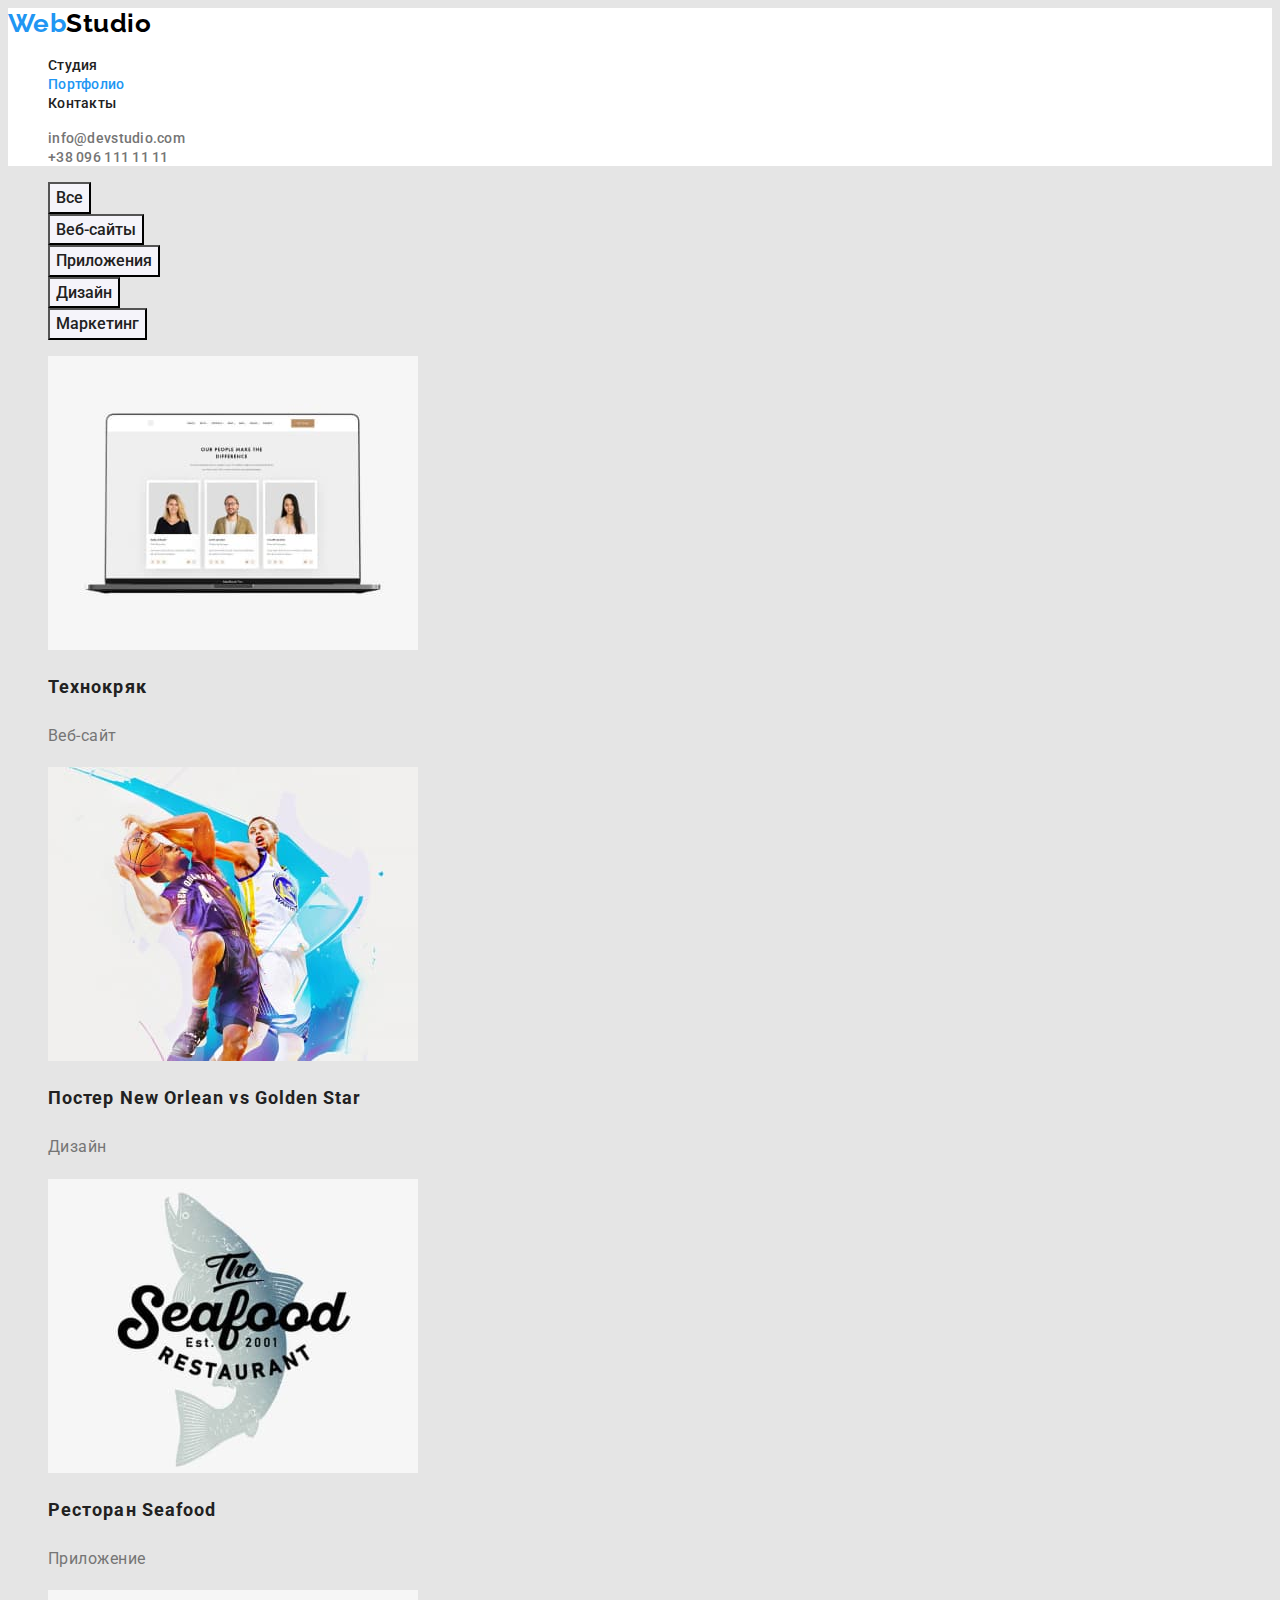
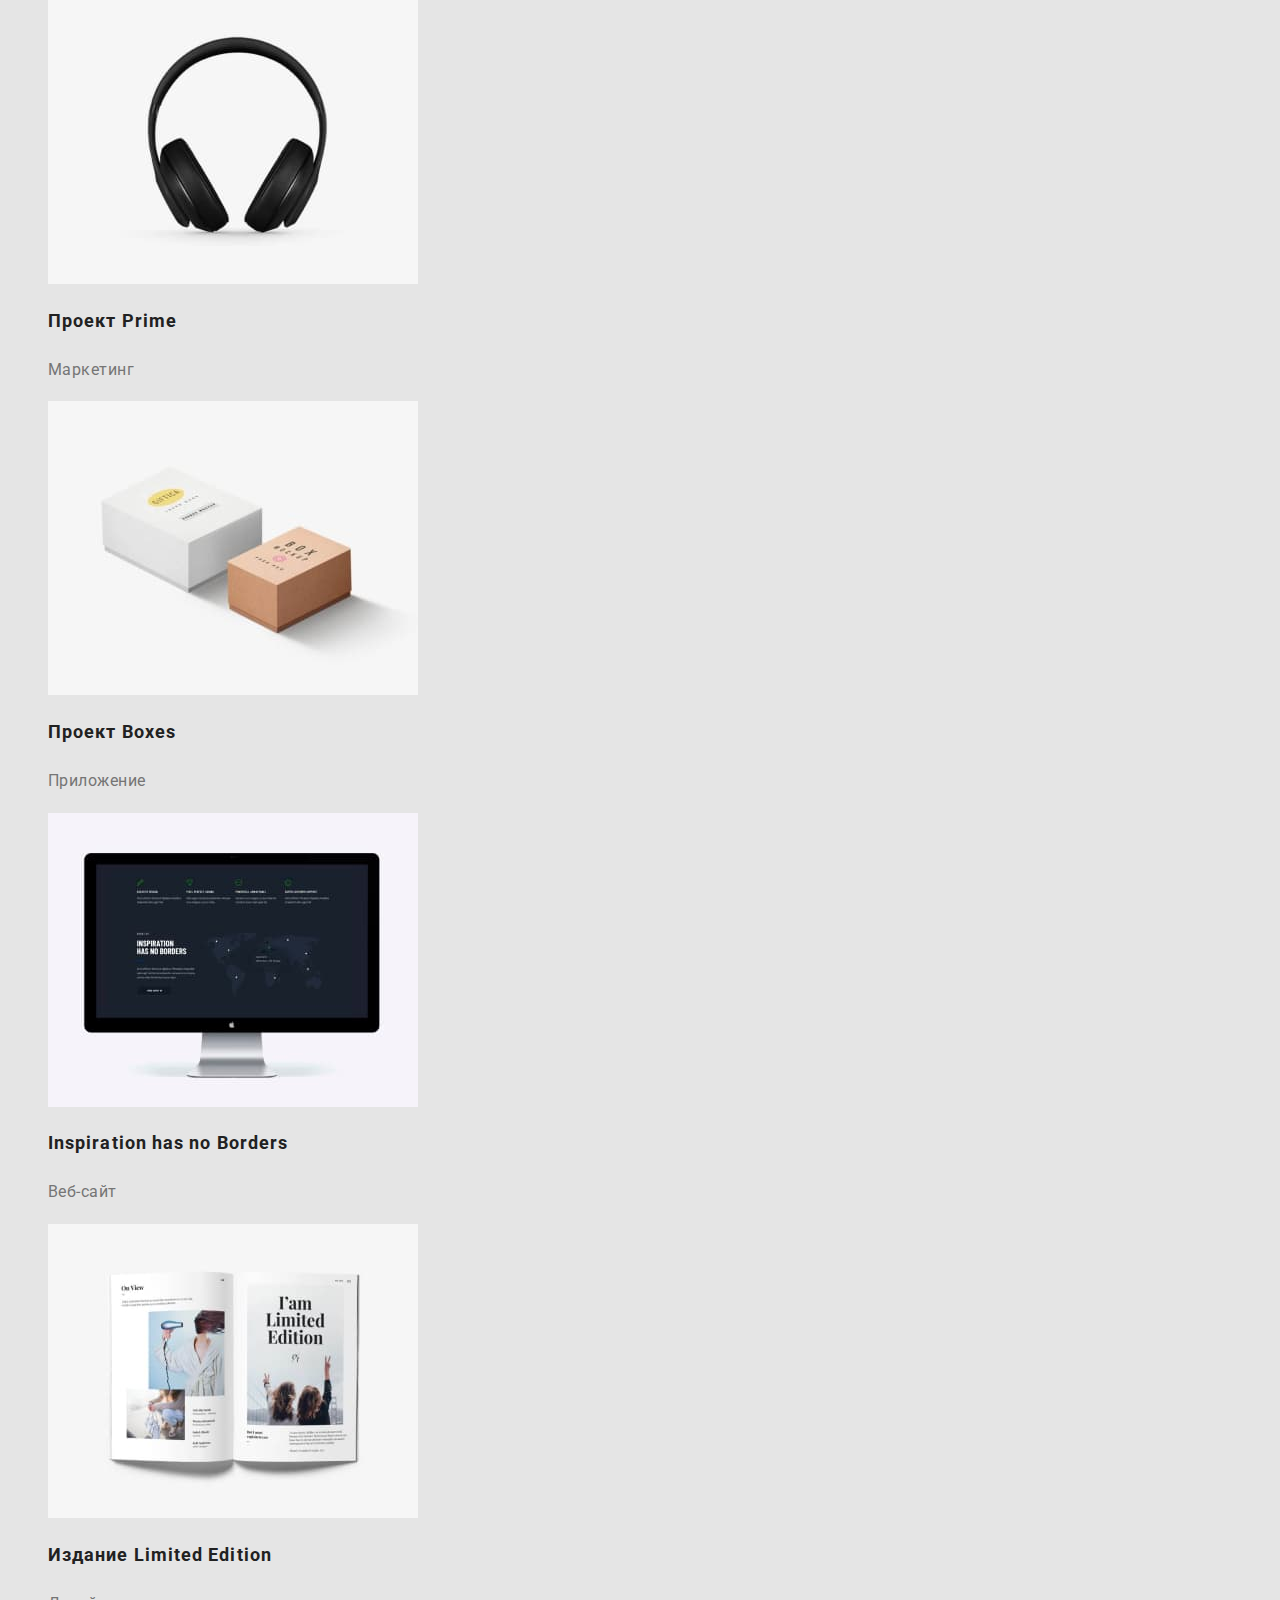
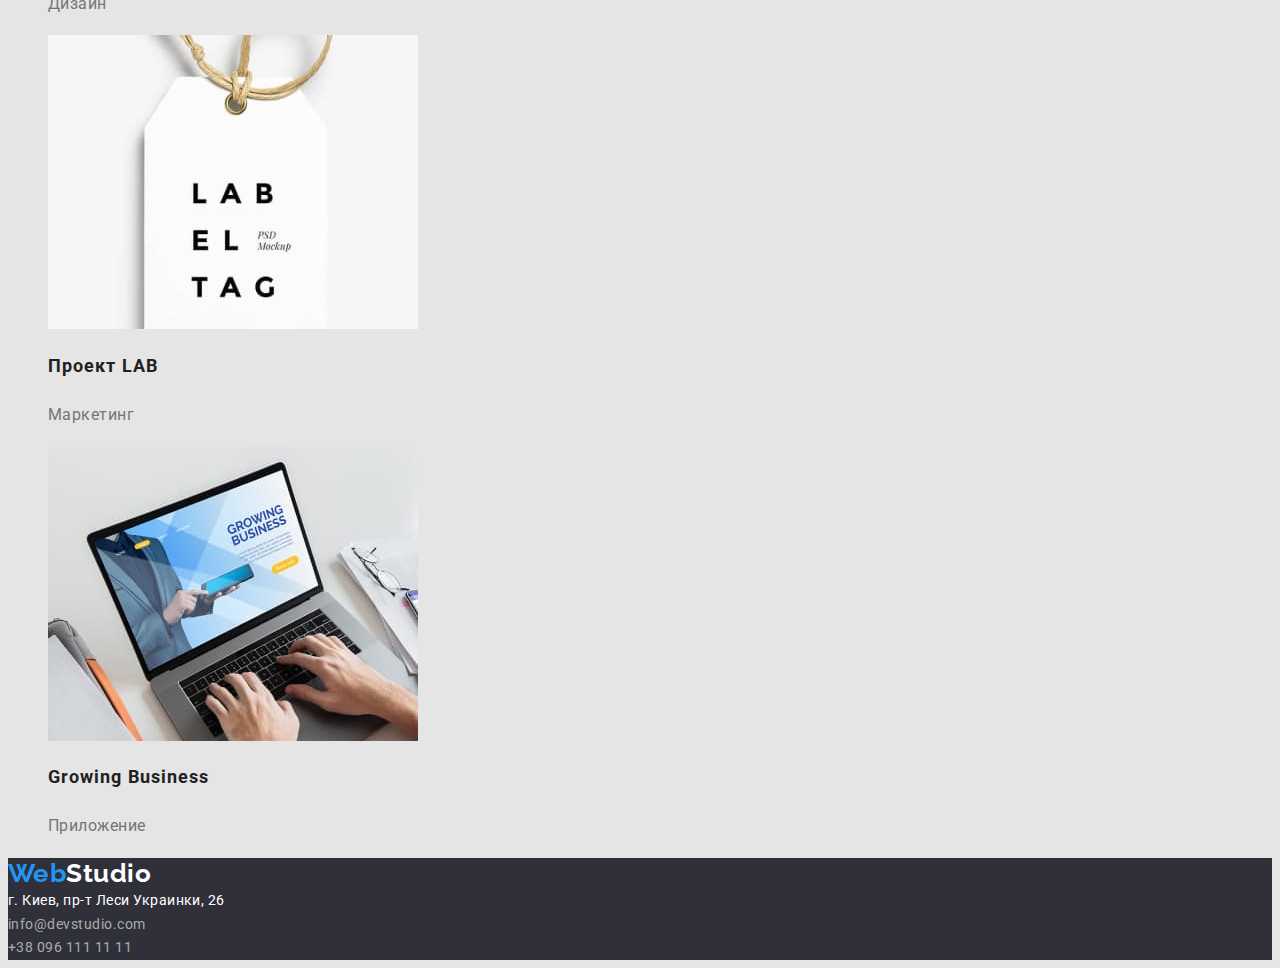
==== portfolio.html @ d3ec5de5 "created new html/css" ====
<!DOCTYPE html>
<html lang="ru">

<head>
    <meta charset="UTF-8">
    <meta http-equiv="X-UA-Compatible" content="IE=edge">
    <meta name="viewport" content="width=device-width, initial-scale=1.0">
    <title>Document</title>
    <link href="https://fonts.googleapis.com/css2?family=Raleway:wght@700&family=Roboto:wght@400;500;700;900&display=swap"
        rel="stylesheet">
    <link rel="stylesheet" href="./css/styles.css">
</head>
<!--body-->
<body>
<!--header-->
    <header class="header">
        <!--Navigation-->
        <nav class="nav">
            <a class="logo" href="./index.html"><span class="logo-color">Web</span>Studio</a>
            <ul class="nav-list list">
                <li><a class="nav-item" href="./index.html">Студия</a></li>
                <li><a class="nav-item current" href="./portfolio.html">Портфолио</a></li>
                <li><a class="nav-item" href="">Контакты</a></li>
            </ul>
        </nav>
        <ul class="contacts-list list">
            <li><a class="contacts-mail" href="mailto:info@devstudio.com">info@devstudio.com</a></li>
            <li><a class="contacts-tel" href="tel:+380961111111">+38 096 111 11 11</a></li>
        </ul>
    </header>
    <main>
    <!--main-->    
        <section class="filter">
        <!--section filter-->
            <h1 hidden>Filter</h1>
            <!-- hidden title -->
            <ul class="btn-list list">
                <li class="btn-item"><button class="btn" type="button">Все</button></li>
                <li class="btn-item"><button class="btn" type="button">Веб-сайты</button></li>
                <li class="btn-item"><button class="btn" type="button">Приложения</button></li>
                <li class="btn-item"><button class="btn" type="button">Дизайн</button></li>
                <li class="btn-item"><button class="btn" type="button">Маркетинг</button></li>
            </ul>
            <h2 hidden>Examples</h2>
            <!-- hidden title -->
            <ul class="images list">
                <li class="images-item"><img src="./images/portfolio1.jpg" alt="Ноутбук с карточками" width="370" height="294">
                    <h2 class="images-title">Технокряк</h2>
                    <p class="images-text">Веб-сайт</p>
                </li>
                <li class="images-item"><img src="./images/portfolio2.jpg" alt="Игроки баскетбола" width="370" height="294">
                    <h2 class="images-title">Постер New Orlean vs Golden Star</h2>
                    <p class="images-text">Дизайн</p>
                </li>
                <li class="images-item"><img src="./images/portfolio3.jpg" alt="Лого ресторана" width="370" height="294">
                    <h2 class="images-title">Ресторан Seafood</h2>
                    <p class="images-text">Приложение</p>
                </li>
                <li class="images-item"><img src="./images/portfolio4.jpg" alt="Наушники" width="370" height="294">
                    <h2 class="images-title">Проект Prime</h2>
                    <p class="images-text">Маркетинг</p>
                </li>
                <li class="images-item"><img src="./images/portfolio5.jpg" alt="Две коробки" width="370" height="294">
                    <h2 class="images-title">Проект Boxes</h2>
                    <p class="images-text">Приложение</p>
                </li>
                <li class="images-item"><img src="./images/portfolio6.jpg" alt="Монитор" width="370" height="294">
                    <h2 class="images-title">Inspiration has no Borders</h2>
                    <p class="images-text">Веб-сайт</p>
                </li>
                <li class="images-item"><img src="./images/portfolio7.jpg" alt="Журнал" width="370" height="294">
                    <h2 class="images-title">Издание Limited Edition</h2>
                    <p class="images-text">Дизайн</p>
                </li>
                <li class="images-item"><img src="./images/portfolio8.jpg" alt="Этикетка" width="370" height="294">
                    <h2 class="images-title">Проект LAB</h2>
                    <p class="images-text">Маркетинг</p>
                </li>
                <li class="images-item"><img src="./images/portfolio9.jpg" alt="Работа за ноутбуком" width="370" height="294">
                    <h2 class="images-title">Growing Business</h2>
                    <p class="images-text">Приложение</p>
                </li>
            </ul>
        </section>
    </main>
    <footer class="footer">
        <a class="footer-logo" href=""><span class="logo-color">Web</span>Studio</a>
        <address class="address">
            <a class="location"
                href="https://www.google.com/maps/d/viewer?mid=10uSM3H-mIU3GznYo2szRIEphczw&hl=en_US&ll=50.42732700000001%2C30.538092&z=17"
                target="_blank" rel="noopener noreferrer">г. Киев, пр-т Леси Украинки, 26</a> <br>
            <a class="mail" href="mailto:info@devstudio.com">info@devstudio.com</a> <br>
            <a class="tel" href="tel:+380961111111">+38 096 111 11 11</a>
        </address>
    </footer>
    
</body>
</html>
---- css/styles.css ----
:root {
    --primary-text-color: #212121;
    --secondary-text-color:#757575;
    --special-text-color:#2196F3;
    --nav-bg-color: #ffffff;
    --main-bg-color:#E5E5E5;
    --special-bg-color:#2F303A;
}
/* body */
body {
    color: var(--primary-text-color);
    background-color: var(--main-bg-color);
    font-family: 'Roboto', sans-serif;
    font-style: normal;
    letter-spacing: 0.03em;
}
/* header */
.header {
    background-color: var(--nav-bg-color);
}
.logo {
        color:#000000;
        text-decoration: none;
        font-family: 'Raleway';
        font-weight: 700;
        font-size: 26px;
        line-height: 1.19;
        }
.logo-color {
    color: var(--special-text-color)
}
.list {
    list-style: none;
}
.nav-item {
    color: var(--primary-text-color);
    text-decoration: none;
    font-weight: 500;
    font-size: 14px;
    line-height: 1.14;
    letter-spacing: 0.02em;
}
.nav-item:hover,
.nav-item:focus {
    color: var(--special-text-color);
}
.nav .nav-item.current {
    color: var(--special-text-color)
}
.contacts-mail,
.contacts-tel {
    color: var(--secondary-text-color);
    text-decoration: none;
    font-weight: 500;
    font-size: 14px;
    line-height: 1.14;
    letter-spacing: 0.02em;
}
.contacts-mail:hover,
.contacts-mail:focus {
    color: var(--special-text-color);
}
.contacts-tel:hover,
.contacts-tel:focus {
    color: var(--special-text-color);}
/* service order */
.section {
    background-color: var(--special-bg-color);
}
.title {
    color: #ffffff;
    font-weight: 900;
    font-size: 44px;
    line-height: 1.36;
        
    text-align: center;
    letter-spacing: 0.06em;
    text-transform: uppercase;
}
.order-button {
    color: #ffffff;
    background-color: var(--special-text-color);
    cursor: pointer;
    font-weight: 700;
    font-size: 16px;
    line-height: 1.87;
         
    align-items: center;
    text-align: center;
    letter-spacing: 0.06em;
}
/* Company rules */
.rules-title {
    color: var(--primary-text-color);
    font-weight: 700;
    font-size: 14px;
    line-height: 1.14;
    text-transform: uppercase;
}
.rules-text {
    color: var(--secondary-text-color);
    font-weight: 400;
    font-size: 14px;
    line-height: 1.7;   
}
/* what we are doing */
.work-title,
.team-title {
    font-weight: 700;
    font-size: 36px;
    line-height: 1.17;
    text-align: center;

    text-align: center;
}
/* Team */
.team-list-item {
    background-color: #ffffff;
}
.team {
    background-color: #F5F4FA;
    margin: 0%;
}
.team-list-title {
    color: var(--primary-text-color);
    font-weight: 500;
    font-size: 16px;
    line-height: 1.19;
}
.team-list-text {
    color: var(--secondary-text-color);
    font-weight: 400;
    font-size: 16px;
    line-height: 1.19;
}
/* footer */
.footer {
    background-color: var(--special-bg-color);
}
.footer-logo {
    color: #ffffff;
    text-decoration: none;
    font-family: 'Raleway';
    font-style: normal;
    font-weight: 700;
    font-size: 26px;
    line-height: 1.19;
}
.location {
    color: #FFFFFF;
    text-decoration: none;
    font-family: 'Roboto';
    font-style: normal;
    font-weight: 400;
    font-size: 14px;
    line-height: 1.7;
}
.location:hover,
.location:focus {
    color: var(--special-text-color);
}
.mail,
.tel {
    color: rgba(255, 255, 255, 0.6);
    text-decoration: none;
    font-family: 'Roboto';
    font-style: normal;
    font-weight: 400;
    font-size: 14px;
    line-height: 1.7;
}
.mail:hover,
.mail:focus {
    color: var(--special-text-color);
}
.tel:hover,
.tel:focus {
    color: var(--special-text-color)
}

/* PORTFOLIO */

.btn {
    color: var(--primary-text-color);
    background-color: #F5F4FA;
    cursor: pointer;
    font-family: 'Roboto';
    font-style: normal;
    font-weight: 500;
    font-size: 16px;
    line-height: 1.6;
}
.btn:hover,
.btn:focus {
    color: #FFFFFF;
    background-color: var(--special-text-color);
}
.images-title {
    color: var(--primary-text-color);
    font-family: 'Roboto';
    font-style: normal;
    font-weight: 700;
    font-size: 18px;
    line-height: 2;
    
    letter-spacing: 0.06em;
}
.images-text {
    color: var(--secondary-text-color);
    font-family: 'Roboto';
    font-style: normal;
    font-weight: 400;
    font-size: 16px;
    line-height: 1.9;
}
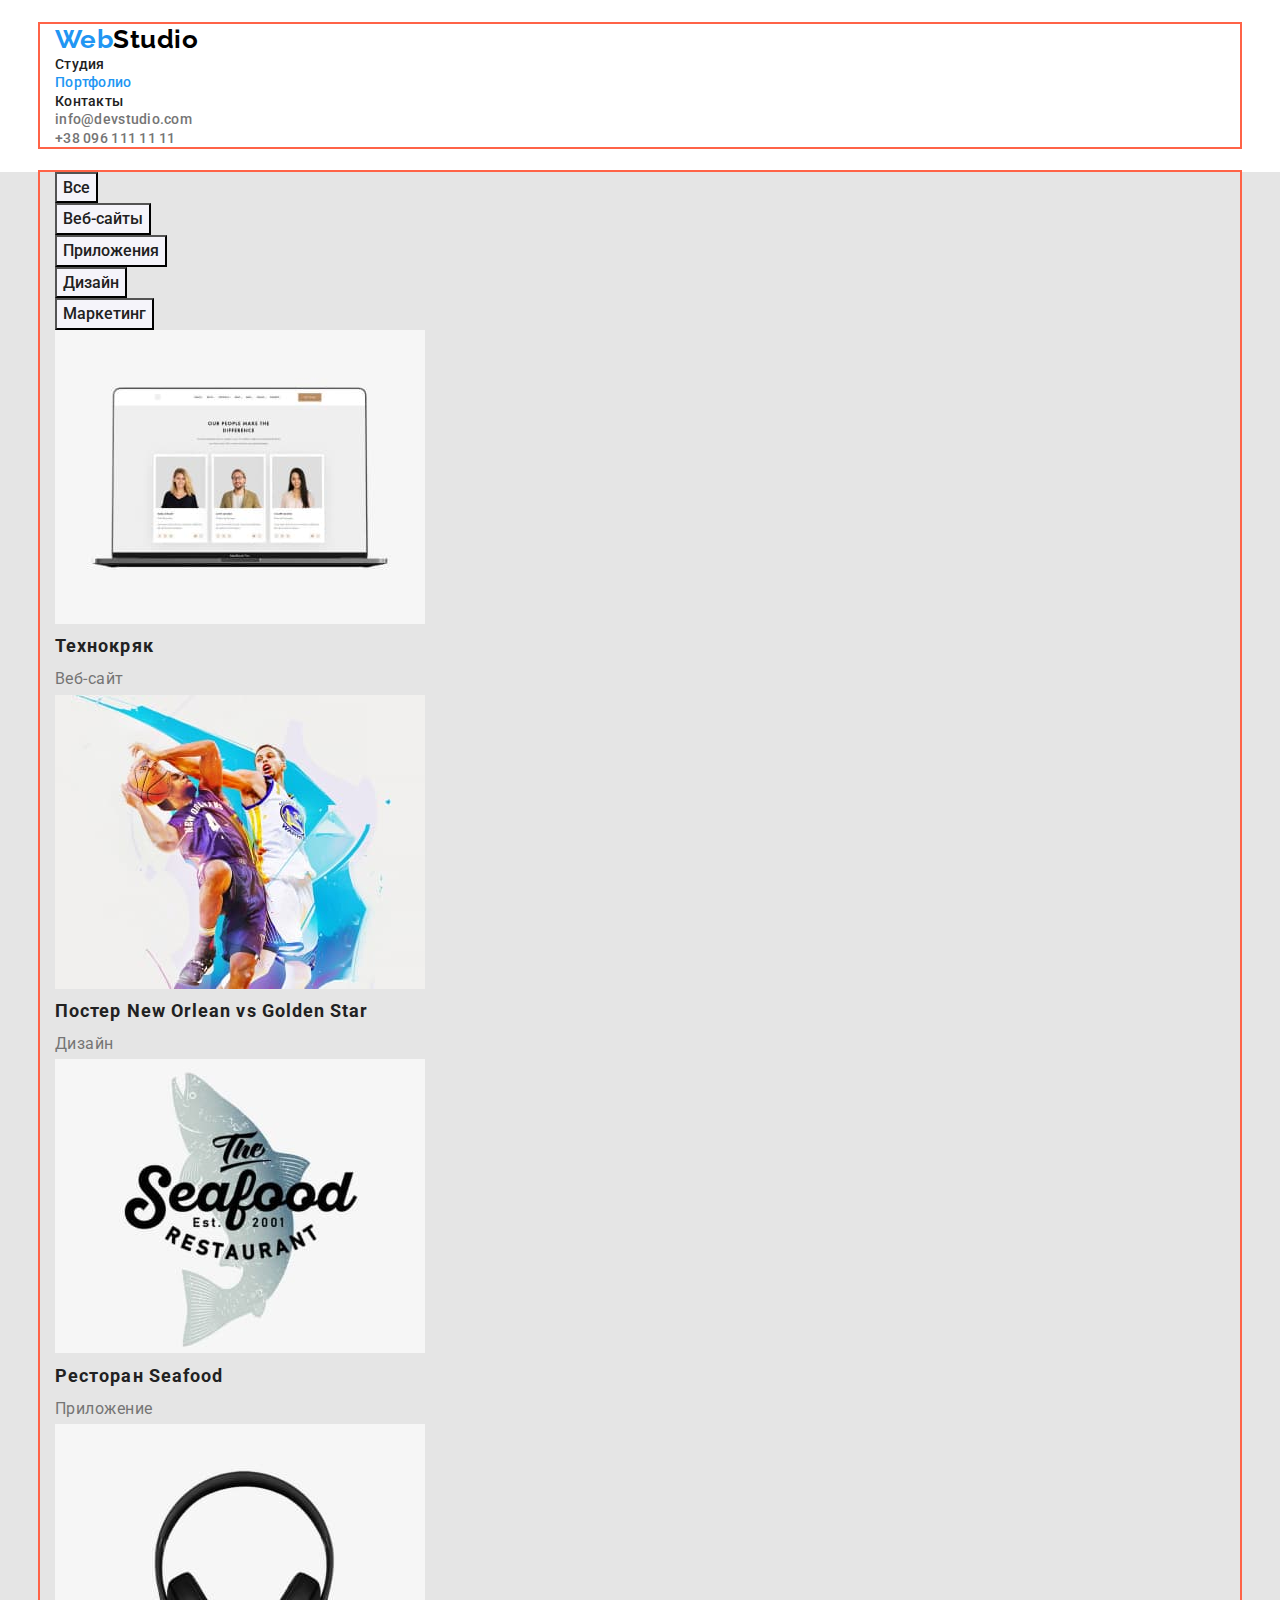
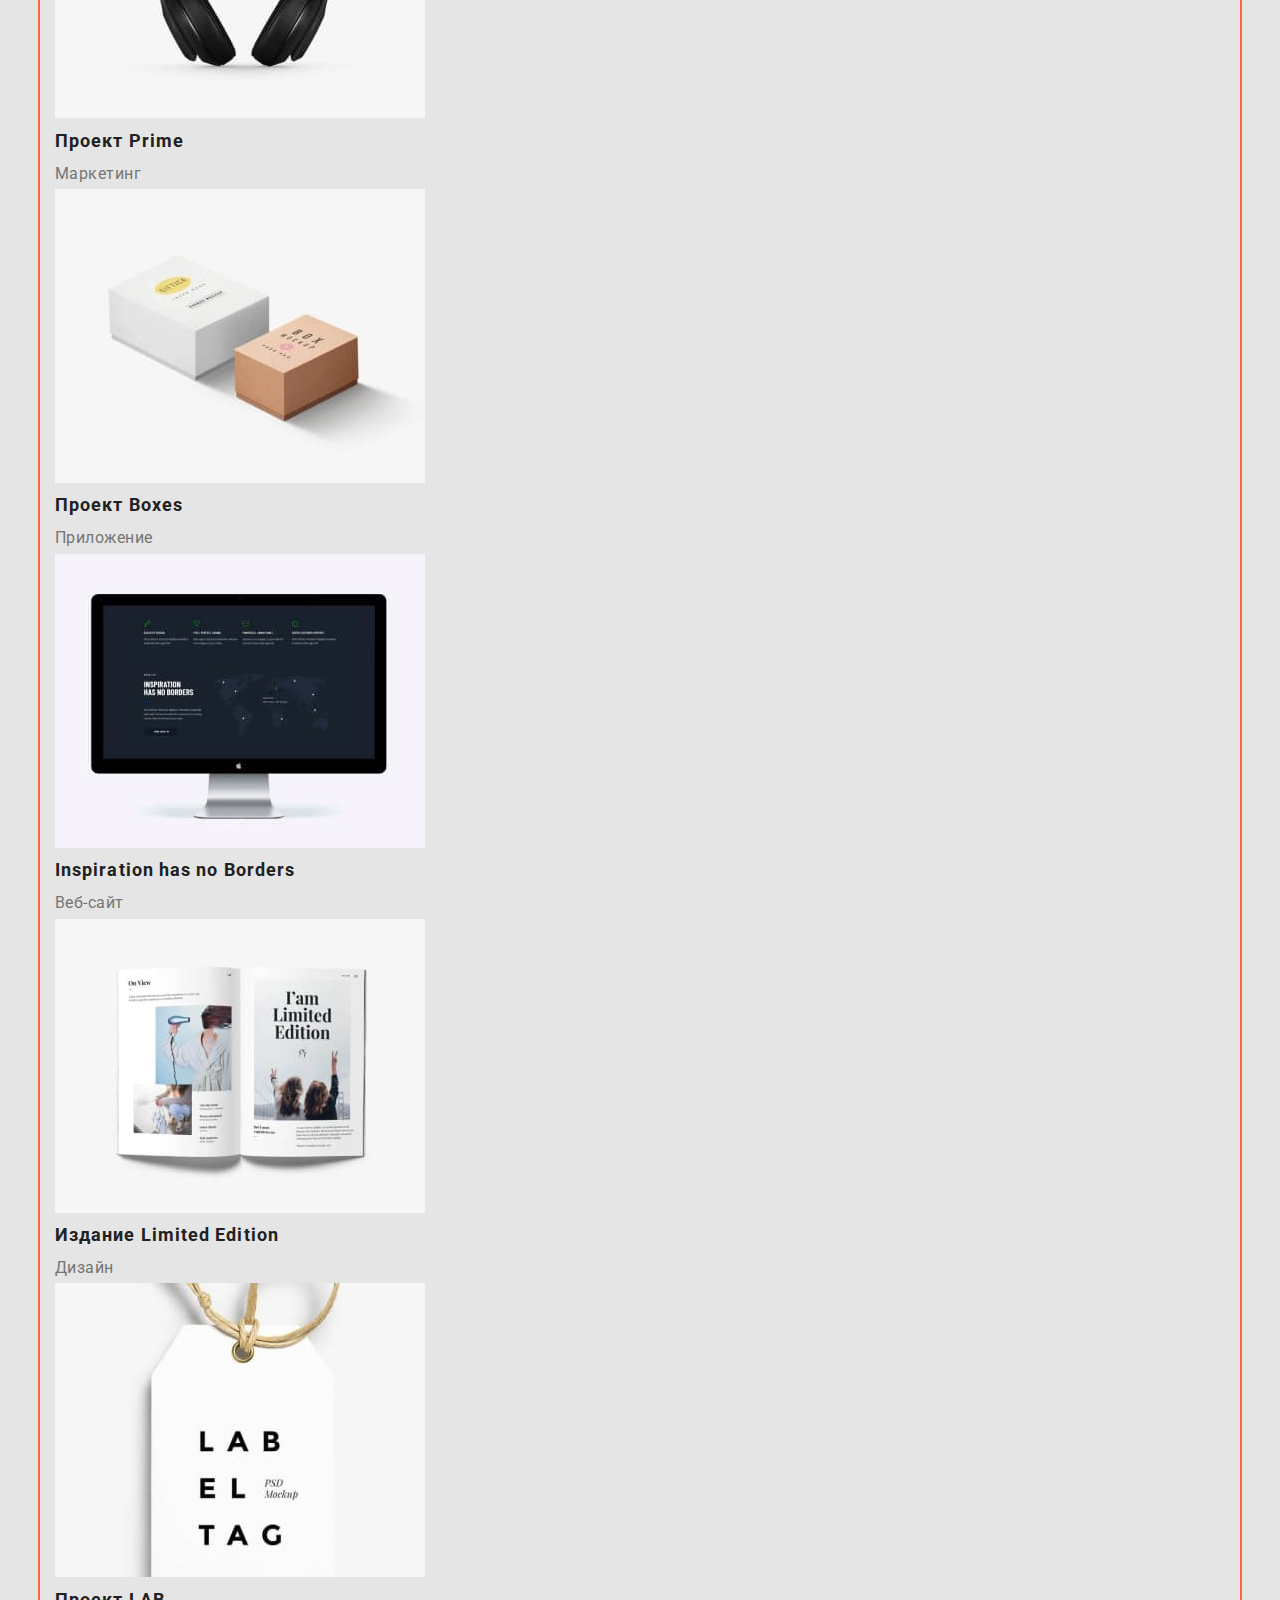
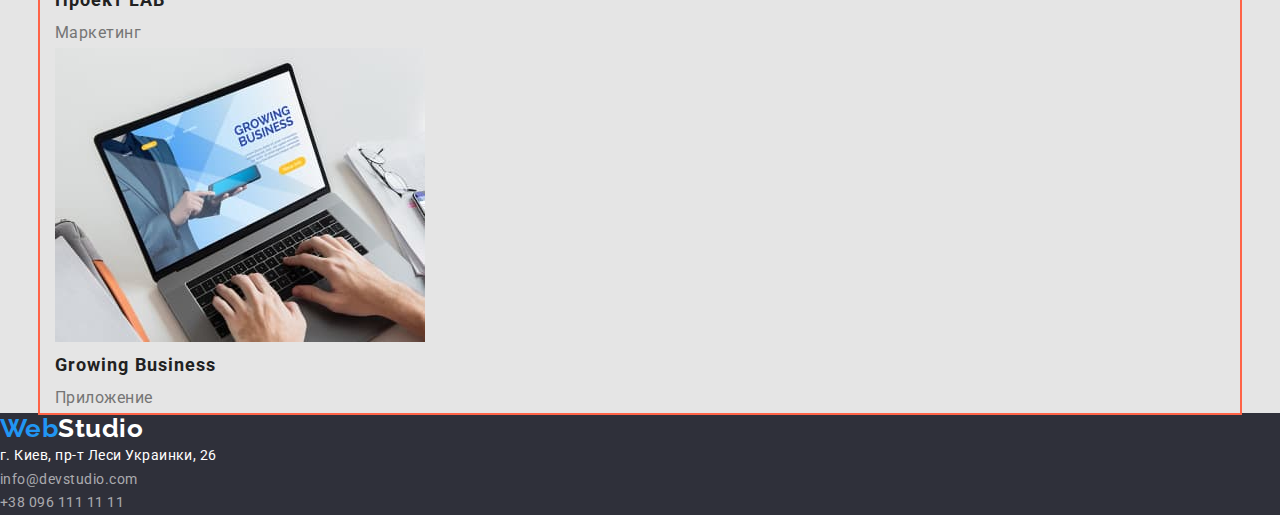
==== commit ddda0b13: "added blocks" ====
--- a/portfolio.html
+++ b/portfolio.html
@@ -8,6 +8,7 @@
     <title>Document</title>
     <link href="https://fonts.googleapis.com/css2?family=Raleway:wght@700&family=Roboto:wght@400;500;700;900&display=swap"
         rel="stylesheet">
+    <link rel="stylesheet" href="https://cdnjs.cloudflare.com/ajax/libs/modern-normalize/1.1.0/modern-normalize.min.css">
     <link rel="stylesheet" href="./css/styles.css">
 </head>
 <!--body-->
@@ -15,84 +16,89 @@
 <!--header-->
     <header class="header">
         <!--Navigation-->
-        <nav class="nav">
-            <a class="logo" href="./index.html"><span class="logo-color">Web</span>Studio</a>
-            <ul class="nav-list list">
-                <li><a class="nav-item" href="./index.html">Студия</a></li>
-                <li><a class="nav-item current" href="./portfolio.html">Портфолио</a></li>
-                <li><a class="nav-item" href="">Контакты</a></li>
+        <div class="container">
+            <nav class="nav">
+                <a class="logo" href="./index.html"><span class="logo-color">Web</span>Studio</a>
+                <ul class="nav-list list">
+                    <li><a class="nav-item" href="./index.html">Студия</a></li>
+                    <li><a class="nav-item current" href="./portfolio.html">Портфолио</a></li>
+                    <li><a class="nav-item" href="">Контакты</a></li>
+                </ul>
+            </nav>
+            <ul class="contacts-list list">
+                <li><a class="contacts-mail" href="mailto:info@devstudio.com">info@devstudio.com</a></li>
+                <li><a class="contacts-tel" href="tel:+380961111111">+38 096 111 11 11</a></li>
             </ul>
-        </nav>
-        <ul class="contacts-list list">
-            <li><a class="contacts-mail" href="mailto:info@devstudio.com">info@devstudio.com</a></li>
-            <li><a class="contacts-tel" href="tel:+380961111111">+38 096 111 11 11</a></li>
-        </ul>
+        </div>
     </header>
     <main>
     <!--main-->    
         <section class="filter">
         <!--section filter-->
-            <h1 hidden>Filter</h1>
-            <!-- hidden title -->
-            <ul class="btn-list list">
-                <li class="btn-item"><button class="btn" type="button">Все</button></li>
-                <li class="btn-item"><button class="btn" type="button">Веб-сайты</button></li>
-                <li class="btn-item"><button class="btn" type="button">Приложения</button></li>
-                <li class="btn-item"><button class="btn" type="button">Дизайн</button></li>
-                <li class="btn-item"><button class="btn" type="button">Маркетинг</button></li>
-            </ul>
-            <h2 hidden>Examples</h2>
-            <!-- hidden title -->
-            <ul class="images list">
-                <li class="images-item"><img src="./images/portfolio1.jpg" alt="Ноутбук с карточками" width="370" height="294">
-                    <h2 class="images-title">Технокряк</h2>
-                    <p class="images-text">Веб-сайт</p>
-                </li>
-                <li class="images-item"><img src="./images/portfolio2.jpg" alt="Игроки баскетбола" width="370" height="294">
-                    <h2 class="images-title">Постер New Orlean vs Golden Star</h2>
-                    <p class="images-text">Дизайн</p>
-                </li>
-                <li class="images-item"><img src="./images/portfolio3.jpg" alt="Лого ресторана" width="370" height="294">
-                    <h2 class="images-title">Ресторан Seafood</h2>
-                    <p class="images-text">Приложение</p>
-                </li>
-                <li class="images-item"><img src="./images/portfolio4.jpg" alt="Наушники" width="370" height="294">
-                    <h2 class="images-title">Проект Prime</h2>
-                    <p class="images-text">Маркетинг</p>
-                </li>
-                <li class="images-item"><img src="./images/portfolio5.jpg" alt="Две коробки" width="370" height="294">
-                    <h2 class="images-title">Проект Boxes</h2>
-                    <p class="images-text">Приложение</p>
-                </li>
-                <li class="images-item"><img src="./images/portfolio6.jpg" alt="Монитор" width="370" height="294">
-                    <h2 class="images-title">Inspiration has no Borders</h2>
-                    <p class="images-text">Веб-сайт</p>
-                </li>
-                <li class="images-item"><img src="./images/portfolio7.jpg" alt="Журнал" width="370" height="294">
-                    <h2 class="images-title">Издание Limited Edition</h2>
-                    <p class="images-text">Дизайн</p>
-                </li>
-                <li class="images-item"><img src="./images/portfolio8.jpg" alt="Этикетка" width="370" height="294">
-                    <h2 class="images-title">Проект LAB</h2>
-                    <p class="images-text">Маркетинг</p>
-                </li>
-                <li class="images-item"><img src="./images/portfolio9.jpg" alt="Работа за ноутбуком" width="370" height="294">
-                    <h2 class="images-title">Growing Business</h2>
-                    <p class="images-text">Приложение</p>
-                </li>
-            </ul>
+            <div class="container">
+                <h1 hidden>Filter</h1>
+                <!-- hidden title -->
+                <ul class="btn-list list">
+                    <li class="btn-item"><button class="btn" type="button">Все</button></li>
+                    <li class="btn-item"><button class="btn" type="button">Веб-сайты</button></li>
+                    <li class="btn-item"><button class="btn" type="button">Приложения</button></li>
+                    <li class="btn-item"><button class="btn" type="button">Дизайн</button></li>
+                    <li class="btn-item"><button class="btn" type="button">Маркетинг</button></li>
+                </ul>
+                <h2 hidden>Examples</h2>
+                <!-- hidden title -->
+                <ul class="images list">
+                    <li class="images-item"><img src="./images/portfolio1.jpg" alt="Ноутбук с карточками" width="370" height="294">
+                        <h2 class="images-title">Технокряк</h2>
+                        <p class="images-text">Веб-сайт</p>
+                    </li>
+                    <li class="images-item"><img src="./images/portfolio2.jpg" alt="Игроки баскетбола" width="370" height="294">
+                        <h2 class="images-title">Постер New Orlean vs Golden Star</h2>
+                        <p class="images-text">Дизайн</p>
+                    </li>
+                    <li class="images-item"><img src="./images/portfolio3.jpg" alt="Лого ресторана" width="370" height="294">
+                        <h2 class="images-title">Ресторан Seafood</h2>
+                        <p class="images-text">Приложение</p>
+                    </li>
+                    <li class="images-item"><img src="./images/portfolio4.jpg" alt="Наушники" width="370" height="294">
+                        <h2 class="images-title">Проект Prime</h2>
+                        <p class="images-text">Маркетинг</p>
+                    </li>
+                    <li class="images-item"><img src="./images/portfolio5.jpg" alt="Две коробки" width="370" height="294">
+                        <h2 class="images-title">Проект Boxes</h2>
+                        <p class="images-text">Приложение</p>
+                    </li>
+                    <li class="images-item"><img src="./images/portfolio6.jpg" alt="Монитор" width="370" height="294">
+                        <h2 class="images-title">Inspiration has no Borders</h2>
+                        <p class="images-text">Веб-сайт</p>
+                    </li>
+                    <li class="images-item"><img src="./images/portfolio7.jpg" alt="Журнал" width="370" height="294">
+                        <h2 class="images-title">Издание Limited Edition</h2>
+                        <p class="images-text">Дизайн</p>
+                    </li>
+                    <li class="images-item"><img src="./images/portfolio8.jpg" alt="Этикетка" width="370" height="294">
+                        <h2 class="images-title">Проект LAB</h2>
+                        <p class="images-text">Маркетинг</p>
+                    </li>
+                    <li class="images-item"><img src="./images/portfolio9.jpg" alt="Работа за ноутбуком" width="370" height="294">
+                        <h2 class="images-title">Growing Business</h2>
+                        <p class="images-text">Приложение</p>
+                    </li>
+                </ul>
+            </div>
         </section>
     </main>
     <footer class="footer">
-        <a class="footer-logo" href=""><span class="logo-color">Web</span>Studio</a>
-        <address class="address">
-            <a class="location"
-                href="https://www.google.com/maps/d/viewer?mid=10uSM3H-mIU3GznYo2szRIEphczw&hl=en_US&ll=50.42732700000001%2C30.538092&z=17"
-                target="_blank" rel="noopener noreferrer">г. Киев, пр-т Леси Украинки, 26</a> <br>
-            <a class="mail" href="mailto:info@devstudio.com">info@devstudio.com</a> <br>
-            <a class="tel" href="tel:+380961111111">+38 096 111 11 11</a>
-        </address>
+        <div>
+            <a class="footer-logo" href=""><span class="logo-color">Web</span>Studio</a>
+            <address class="address">
+                <a class="location"
+                    href="https://www.google.com/maps/d/viewer?mid=10uSM3H-mIU3GznYo2szRIEphczw&hl=en_US&ll=50.42732700000001%2C30.538092&z=17"
+                    target="_blank" rel="noopener noreferrer">г. Киев, пр-т Леси Украинки, 26</a> <br>
+                <a class="mail" href="mailto:info@devstudio.com">info@devstudio.com</a> <br>
+                <a class="tel" href="tel:+380961111111">+38 096 111 11 11</a>
+            </address>
+        </div>
     </footer>
-    
 </body>
 </html>--- a/css/styles.css
+++ b/css/styles.css
@@ -7,16 +7,35 @@
     --special-bg-color:#2F303A;
 }
 /* body */
+h1, h2, h3, h4, h5, h6, p {
+    margin: 0px;
+    padding: 0px;
+}
+ul {
+    margin: 0px;
+    padding: 0px;
+}
 body {
     color: var(--primary-text-color);
     background-color: var(--main-bg-color);
     font-family: 'Roboto', sans-serif;
     font-style: normal;
     letter-spacing: 0.03em;
+}
+.container {
+    width: 1200px;
+    padding-left: 15px;
+    padding-right: 15px;
+    margin-left: auto;
+    margin-right: auto;
+    outline: 2px solid tomato;
 }
 /* header */
 .header {
     background-color: var(--nav-bg-color);
+    padding-top: 24px;
+    padding-bottom: 25px;
+   
 }
 .logo {
         color:#000000;
@@ -76,6 +95,11 @@
     text-align: center;
     letter-spacing: 0.06em;
     text-transform: uppercase;
+
+    width: 696px;
+    height: 120px;
+    padding-top: 200px;
+    margin-bottom: 30px;
 }
 .order-button {
     color: #ffffff;
@@ -88,6 +112,10 @@
     align-items: center;
     text-align: center;
     letter-spacing: 0.06em;
+
+    width: 216px;
+    height: 50px;
+    
 }
 /* Company rules */
 .rules-title {
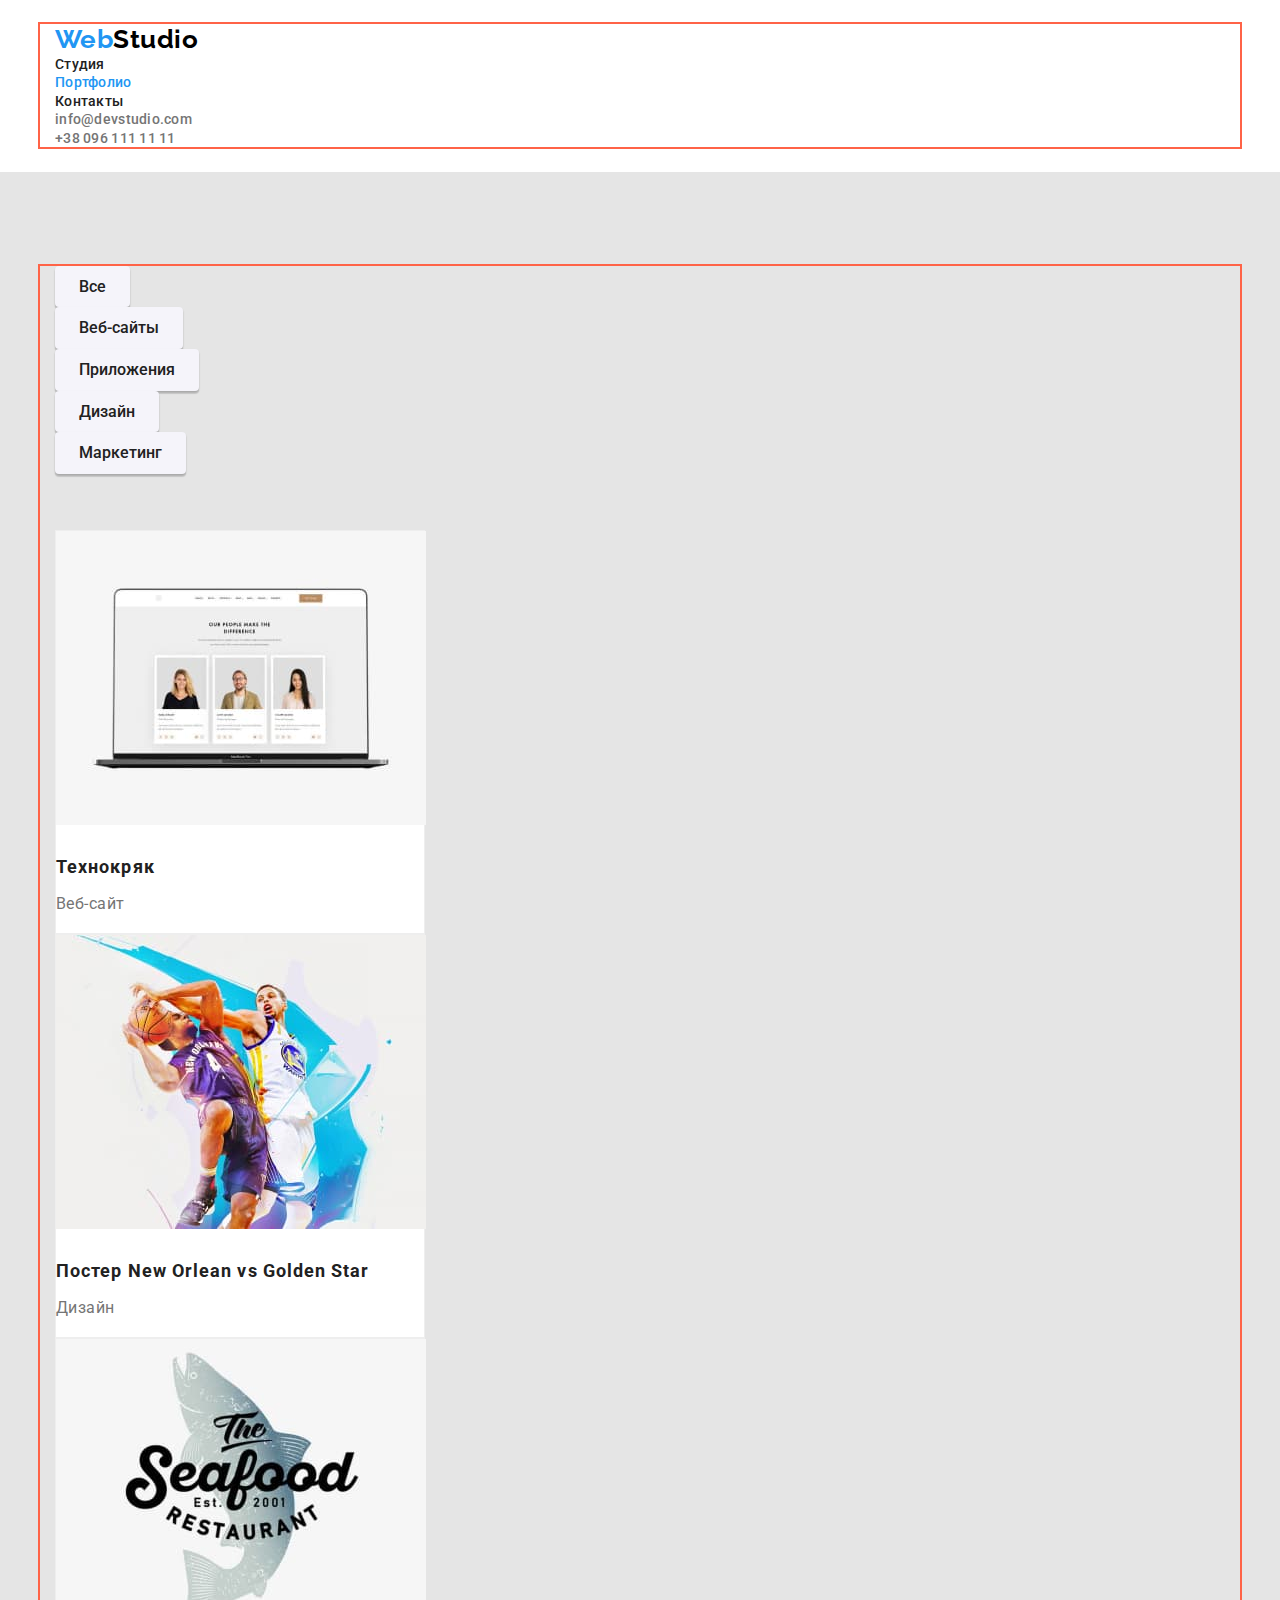
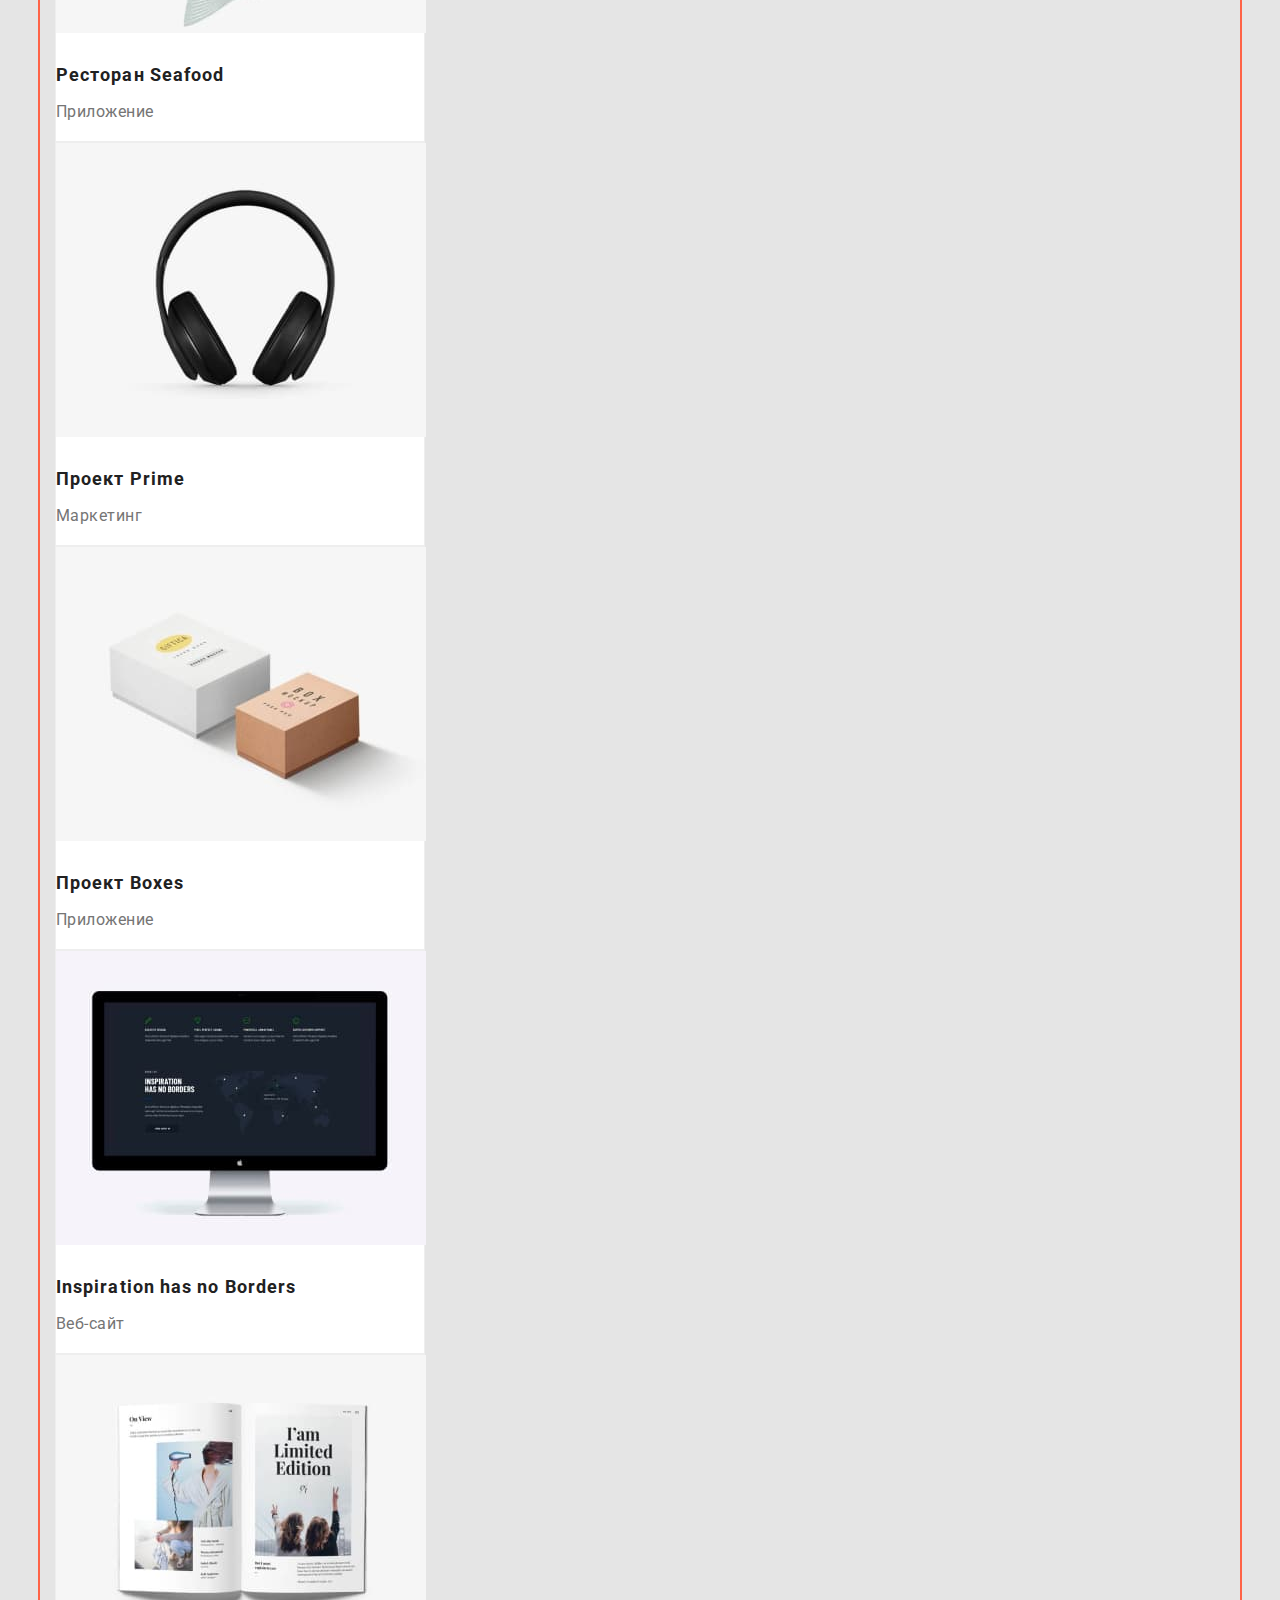
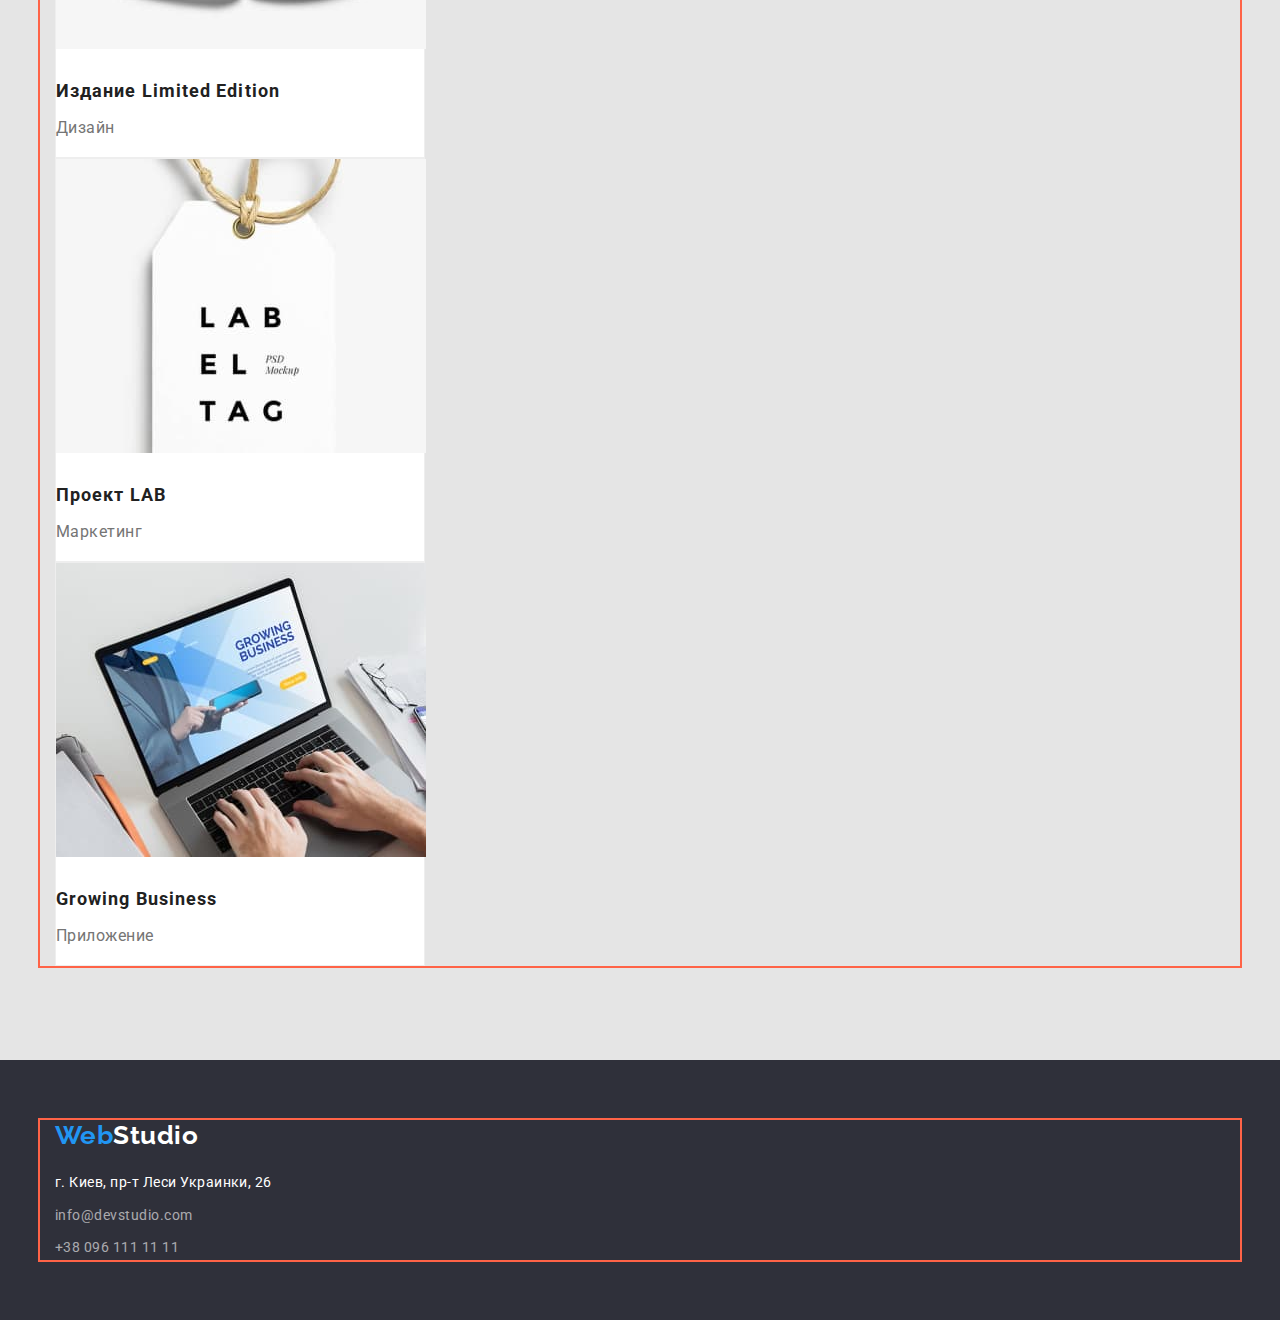
==== commit be616d4f: "added files to portfolio" ====
--- a/portfolio.html
+++ b/portfolio.html
@@ -33,7 +33,7 @@
     </header>
     <main>
     <!--main-->    
-        <section class="filter">
+        <section class="section">
         <!--section filter-->
             <div class="container">
                 <h1 hidden>Filter</h1>
@@ -89,7 +89,7 @@
         </section>
     </main>
     <footer class="footer">
-        <div>
+        <div class="container">
             <a class="footer-logo" href=""><span class="logo-color">Web</span>Studio</a>
             <address class="address">
                 <a class="location"
--- a/css/styles.css
+++ b/css/styles.css
@@ -8,10 +8,6 @@
 }
 /* body */
 h1, h2, h3, h4, h5, h6, p {
-    margin: 0px;
-    padding: 0px;
-}
-ul {
     margin: 0px;
     padding: 0px;
 }
@@ -49,6 +45,8 @@
     color: var(--special-text-color)
 }
 .list {
+    margin: 0px;
+    padding: 0px;
     list-style: none;
 }
 .nav-item {
@@ -83,8 +81,9 @@
 .contacts-tel:focus {
     color: var(--special-text-color);}
 /* service order */
-.section {
+.hero {
     background-color: var(--special-bg-color);
+    text-align: center;
 }
 .title {
     color: #ffffff;
@@ -92,14 +91,9 @@
     font-size: 44px;
     line-height: 1.36;
         
-    text-align: center;
     letter-spacing: 0.06em;
     text-transform: uppercase;
 
-    width: 696px;
-    height: 120px;
-    padding-top: 200px;
-    margin-bottom: 30px;
 }
 .order-button {
     color: #ffffff;
@@ -113,17 +107,30 @@
     text-align: center;
     letter-spacing: 0.06em;
 
-    width: 216px;
+    display: inline-block;
+    min-width: 216px;
     height: 50px;
-    
+    border: 1px solid;
+    border-color: var(--special-text-color);
+    border-radius: 4px;
+    padding: 10px 32px;
 }
 /* Company rules */
+.section {
+    padding-top: 94px;
+    padding-bottom: 94px;
+}
+.rules-list {
+    margin-bottom: 94px;
+}
 .rules-title {
     color: var(--primary-text-color);
     font-weight: 700;
     font-size: 14px;
     line-height: 1.14;
     text-transform: uppercase;
+
+    margin-bottom: 10px;
 }
 .rules-text {
     color: var(--secondary-text-color);
@@ -131,7 +138,9 @@
     font-size: 14px;
     line-height: 1.7;   
 }
-/* what we are doing */
+.work-list-item {
+    display: inline-block;
+}
 .work-title,
 .team-title {
     font-weight: 700;
@@ -140,31 +149,49 @@
     text-align: center;
 
     text-align: center;
+
+    margin-bottom: 50px;
 }
 /* Team */
 .team-list-item {
     background-color: #ffffff;
+
+    display: inline-block;
+    width: 270px;
+    height: 368px;
+    box-shadow: 0px 1px 3px rgba(0, 0, 0, 0.12), 0px 1px 1px rgba(0, 0, 0, 0.14), 0px 2px 1px rgba(0, 0, 0, 0.2);
+    border-radius: 0px 0px 4px 4px;
 }
 .team {
     background-color: #F5F4FA;
-    margin: 0%;
 }
 .team-list-title {
     color: var(--primary-text-color);
     font-weight: 500;
     font-size: 16px;
     line-height: 1.19;
+    text-align: center;
+
+    margin-top: 20px;
 }
 .team-list-text {
     color: var(--secondary-text-color);
     font-weight: 400;
     font-size: 16px;
     line-height: 1.19;
+    text-align: center;
+
+    margin-top: 10px;
 }
 /* footer */
 .footer {
     background-color: var(--special-bg-color);
-}
+    padding-top: 60px;
+    padding-bottom: 60px;
+}
+/* .display {
+display: inline-block;
+} */
 .footer-logo {
     color: #ffffff;
     text-decoration: none;
@@ -173,6 +200,9 @@
     font-weight: 700;
     font-size: 26px;
     line-height: 1.19;
+
+    display: inline-block;
+    margin-bottom: 20px;
 }
 .location {
     color: #FFFFFF;
@@ -182,6 +212,9 @@
     font-weight: 400;
     font-size: 14px;
     line-height: 1.7;
+
+    display: inline-block;
+    margin-bottom: 9px;
 }
 .location:hover,
 .location:focus {
@@ -196,6 +229,11 @@
     font-weight: 400;
     font-size: 14px;
     line-height: 1.7;
+
+    display: inline-block;
+}
+.mail {
+    margin-bottom: 9px;
 }
 .mail:hover,
 .mail:focus {
@@ -217,12 +255,27 @@
     font-weight: 500;
     font-size: 16px;
     line-height: 1.6;
+
+    display: inline-block;
+    box-shadow: 0px 3px 1px rgba(0, 0, 0, 0.1), 0px 1px 2px rgba(0, 0, 0, 0.08), 0px 2px 2px rgba(0, 0, 0, 0.12);
+    border-radius: 4px;
+    border-color: transparent;
+    padding: 6px 22px;
 }
 .btn:hover,
 .btn:focus {
     color: #FFFFFF;
     background-color: var(--special-text-color);
 }
+.images {
+    margin-top: 56px;
+}
+.images-item {
+    background: #FFFFFF;
+    border: 1px solid #EEEEEE;
+    width: 370px;
+    height: 404px;
+}
 .images-title {
     color: var(--primary-text-color);
     font-family: 'Roboto';
@@ -232,6 +285,8 @@
     line-height: 2;
     
     letter-spacing: 0.06em;
+
+    margin-top: 20px;
 }
 .images-text {
     color: var(--secondary-text-color);
@@ -240,5 +295,7 @@
     font-weight: 400;
     font-size: 16px;
     line-height: 1.9;
-}
-
+
+    margin-top: 4px;
+}
+
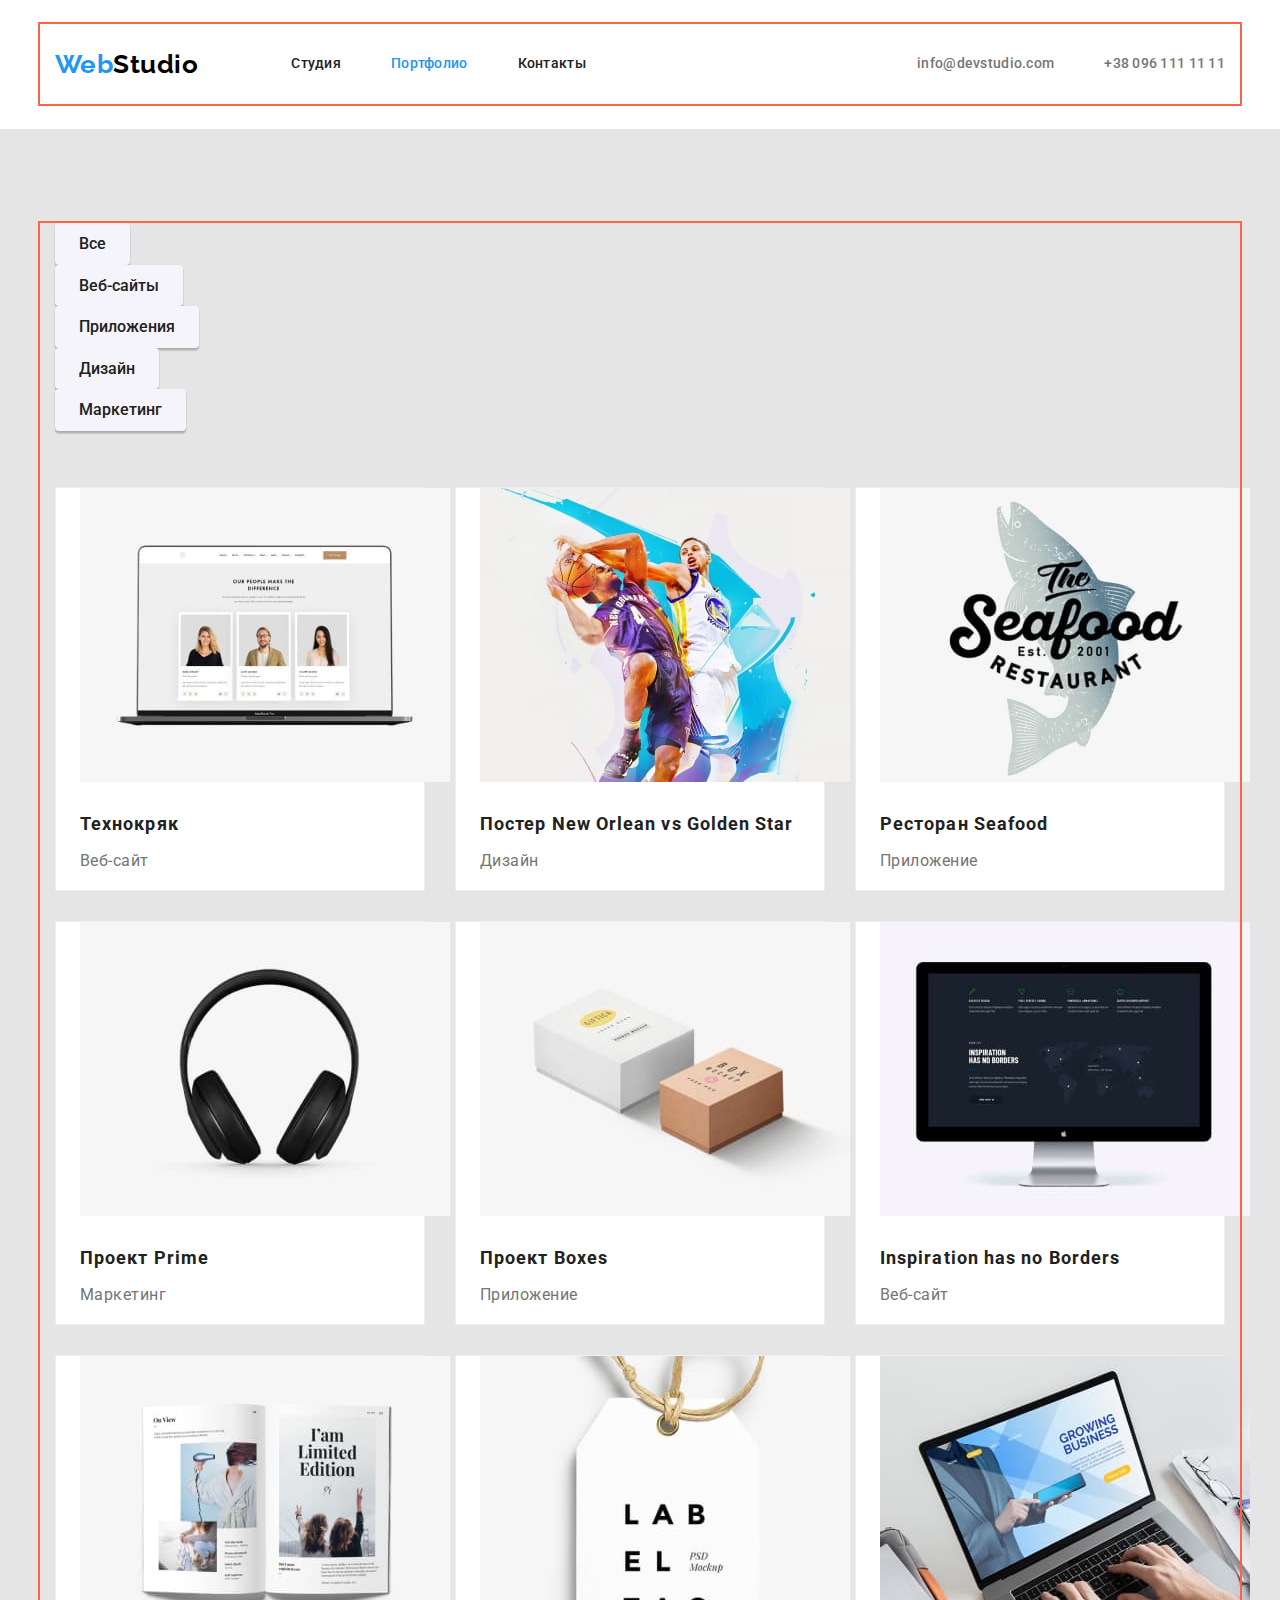
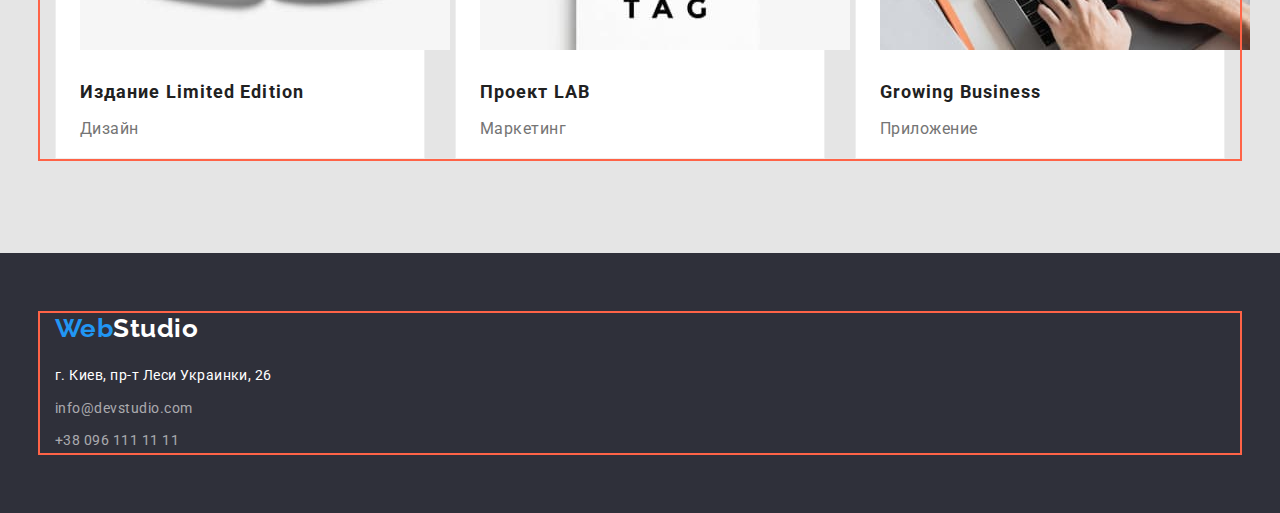
==== commit 89a07561: "added flex boxes" ====
--- a/portfolio.html
+++ b/portfolio.html
@@ -16,18 +16,19 @@
 <!--header-->
     <header class="header">
         <!--Navigation-->
-        <div class="container">
+        <div class="container head-nav">
             <nav class="nav">
                 <a class="logo" href="./index.html"><span class="logo-color">Web</span>Studio</a>
                 <ul class="nav-list list">
-                    <li><a class="nav-item" href="./index.html">Студия</a></li>
-                    <li><a class="nav-item current" href="./portfolio.html">Портфолио</a></li>
-                    <li><a class="nav-item" href="">Контакты</a></li>
+                    <li class="nav-content"><a class="nav-item" href="">Студия</a></li>
+                    <li class="nav-content"><a class="nav-item current" href="./portfolio.html">Портфолио</a></li>
+                    <li class="nav-content"><a class="nav-item" href="">Контакты</a></li>
                 </ul>
             </nav>
             <ul class="contacts-list list">
-                <li><a class="contacts-mail" href="mailto:info@devstudio.com">info@devstudio.com</a></li>
-                <li><a class="contacts-tel" href="tel:+380961111111">+38 096 111 11 11</a></li>
+                <li class="contacts-item"><a class="contacts-mail" href="mailto:info@devstudio.com">info@devstudio.com</a>
+                </li>
+                <li class="contacts-item"><a class="contacts-tel" href="tel:+380961111111">+38 096 111 11 11</a></li>
             </ul>
         </div>
     </header>
--- a/css/styles.css
+++ b/css/styles.css
@@ -31,18 +31,35 @@
     background-color: var(--nav-bg-color);
     padding-top: 24px;
     padding-bottom: 25px;
-   
-}
+}
+.nav,
+.head-nav {
+    display: flex;
+    align-items: center;
+    justify-content: space-between;
+}
+/* .nav {
+    margin-right: 334px;
+} */
 .logo {
-        color:#000000;
-        text-decoration: none;
-        font-family: 'Raleway';
-        font-weight: 700;
-        font-size: 26px;
-        line-height: 1.19;
-        }
+    display: inline-block;
+    margin-right: 93px;
+
+    color:#000000;
+    text-decoration: none;
+    font-family: 'Raleway';
+    font-weight: 700;
+    font-size: 26px;
+    line-height: 1.19;
+}
 .logo-color {
     color: var(--special-text-color)
+}
+.nav-list {
+    display: flex;
+}
+.nav-content:not(:last-child) {
+    margin-right: 50px;
 }
 .list {
     margin: 0px;
@@ -50,6 +67,10 @@
     list-style: none;
 }
 .nav-item {
+    display: block;
+    padding-top: 32px;
+    padding-bottom: 32px;
+    
     color: var(--primary-text-color);
     text-decoration: none;
     font-weight: 500;
@@ -64,8 +85,18 @@
 .nav .nav-item.current {
     color: var(--special-text-color)
 }
+.contacts-list {
+    display: flex;
+}
+.contacts-item:not(:last-child) {
+margin-right: 50px;
+}
 .contacts-mail,
 .contacts-tel {
+    display: block;
+    padding-top: 32px;
+    padding-bottom: 32px;
+
     color: var(--secondary-text-color);
     text-decoration: none;
     font-weight: 500;
@@ -86,27 +117,17 @@
     text-align: center;
 }
 .title {
+    margin-bottom: 40px;
+
     color: #ffffff;
     font-weight: 900;
     font-size: 44px;
     line-height: 1.36;
-        
     letter-spacing: 0.06em;
     text-transform: uppercase;
 
 }
 .order-button {
-    color: #ffffff;
-    background-color: var(--special-text-color);
-    cursor: pointer;
-    font-weight: 700;
-    font-size: 16px;
-    line-height: 1.87;
-         
-    align-items: center;
-    text-align: center;
-    letter-spacing: 0.06em;
-
     display: inline-block;
     min-width: 216px;
     height: 50px;
@@ -114,6 +135,17 @@
     border-color: var(--special-text-color);
     border-radius: 4px;
     padding: 10px 32px;
+
+    color: #ffffff;
+    background-color: var(--special-text-color);
+    cursor: pointer;
+    font-weight: 700;
+    font-size: 16px;
+    line-height: 1.87;
+         
+    align-items: center;
+    text-align: center;
+    letter-spacing: 0.06em;
 }
 /* Company rules */
 .section {
@@ -121,16 +153,23 @@
     padding-bottom: 94px;
 }
 .rules-list {
+    display: flex;
     margin-bottom: 94px;
 }
+.rules-item:not(:last-child) {
+    margin-right: 30px;
+}
+.rules-item {
+    width: 270px;
+}
 .rules-title {
+    margin-bottom: 10px;
+    
     color: var(--primary-text-color);
     font-weight: 700;
     font-size: 14px;
     line-height: 1.14;
     text-transform: uppercase;
-
-    margin-bottom: 10px;
 }
 .rules-text {
     color: var(--secondary-text-color);
@@ -143,45 +182,44 @@
 }
 .work-title,
 .team-title {
+    margin-bottom: 50px;
+    
     font-weight: 700;
     font-size: 36px;
     line-height: 1.17;
     text-align: center;
-
-    text-align: center;
-
-    margin-bottom: 50px;
+    text-align: center;
 }
 /* Team */
 .team-list-item {
-    background-color: #ffffff;
-
     display: inline-block;
     width: 270px;
     height: 368px;
     box-shadow: 0px 1px 3px rgba(0, 0, 0, 0.12), 0px 1px 1px rgba(0, 0, 0, 0.14), 0px 2px 1px rgba(0, 0, 0, 0.2);
     border-radius: 0px 0px 4px 4px;
+
+    background-color: #ffffff;
 }
 .team {
     background-color: #F5F4FA;
 }
 .team-list-title {
+    margin-top: 20px;
+    
     color: var(--primary-text-color);
     font-weight: 500;
     font-size: 16px;
     line-height: 1.19;
     text-align: center;
-
-    margin-top: 20px;
 }
 .team-list-text {
+    margin-top: 10px;
+    
     color: var(--secondary-text-color);
     font-weight: 400;
     font-size: 16px;
     line-height: 1.19;
     text-align: center;
-
-    margin-top: 10px;
 }
 /* footer */
 .footer {
@@ -193,6 +231,9 @@
 display: inline-block;
 } */
 .footer-logo {
+    display: inline-block;
+    margin-bottom: 20px;
+    
     color: #ffffff;
     text-decoration: none;
     font-family: 'Raleway';
@@ -200,11 +241,11 @@
     font-weight: 700;
     font-size: 26px;
     line-height: 1.19;
-
-    display: inline-block;
-    margin-bottom: 20px;
 }
 .location {
+    display: inline-block;
+    margin-bottom: 9px;
+    
     color: #FFFFFF;
     text-decoration: none;
     font-family: 'Roboto';
@@ -212,9 +253,6 @@
     font-weight: 400;
     font-size: 14px;
     line-height: 1.7;
-
-    display: inline-block;
-    margin-bottom: 9px;
 }
 .location:hover,
 .location:focus {
@@ -222,6 +260,8 @@
 }
 .mail,
 .tel {
+    display: inline-block;
+
     color: rgba(255, 255, 255, 0.6);
     text-decoration: none;
     font-family: 'Roboto';
@@ -229,8 +269,6 @@
     font-weight: 400;
     font-size: 14px;
     line-height: 1.7;
-
-    display: inline-block;
 }
 .mail {
     margin-bottom: 9px;
@@ -247,20 +285,20 @@
 /* PORTFOLIO */
 
 .btn {
-    color: var(--primary-text-color);
-    background-color: #F5F4FA;
-    cursor: pointer;
-    font-family: 'Roboto';
-    font-style: normal;
-    font-weight: 500;
-    font-size: 16px;
-    line-height: 1.6;
-
     display: inline-block;
     box-shadow: 0px 3px 1px rgba(0, 0, 0, 0.1), 0px 1px 2px rgba(0, 0, 0, 0.08), 0px 2px 2px rgba(0, 0, 0, 0.12);
     border-radius: 4px;
     border-color: transparent;
     padding: 6px 22px;
+
+    color: var(--primary-text-color);
+    background-color: #F5F4FA;
+    cursor: pointer;
+    font-family: 'Roboto';
+    font-style: normal;
+    font-weight: 500;
+    font-size: 16px;
+    line-height: 1.6;    
 }
 .btn:hover,
 .btn:focus {
@@ -268,34 +306,44 @@
     background-color: var(--special-text-color);
 }
 .images {
+    display: flex;
+    flex-wrap: wrap;
     margin-top: 56px;
 }
 .images-item {
+    margin-right: 30px;
+    margin-bottom: 30px;
     background: #FFFFFF;
     border: 1px solid #EEEEEE;
     width: 370px;
     height: 404px;
+    padding-left: 24px;
+}
+.images-item:nth-child(3n) {
+    margin-right: 0px;
+}
+.images-item:nth-last-child(-n+3) {
+    margin-bottom: 0px;
 }
 .images-title {
+    margin-top: 20px;
+    
     color: var(--primary-text-color);
     font-family: 'Roboto';
     font-style: normal;
     font-weight: 700;
     font-size: 18px;
     line-height: 2;
-    
     letter-spacing: 0.06em;
-
-    margin-top: 20px;
 }
 .images-text {
+    margin-top: 4px;
+
     color: var(--secondary-text-color);
     font-family: 'Roboto';
     font-style: normal;
     font-weight: 400;
     font-size: 16px;
     line-height: 1.9;
-
-    margin-top: 4px;
-}
-
+}
+
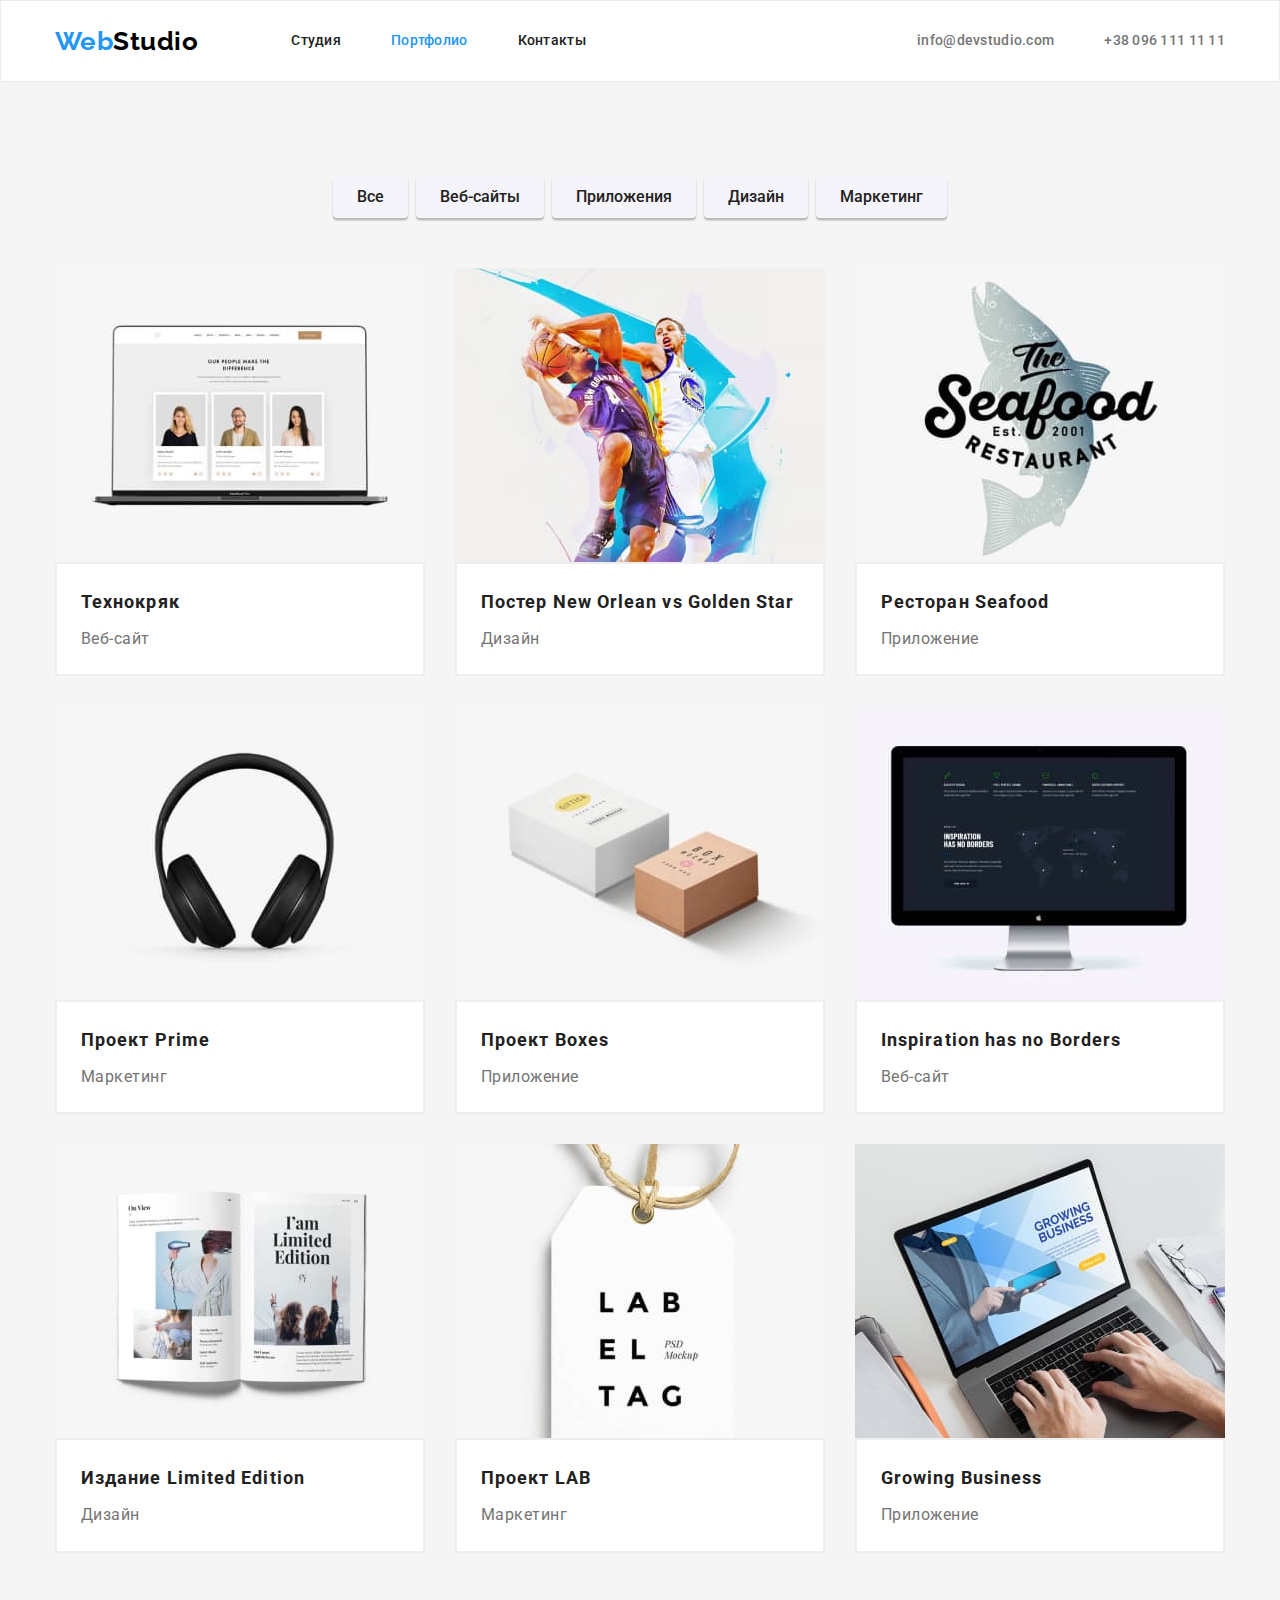
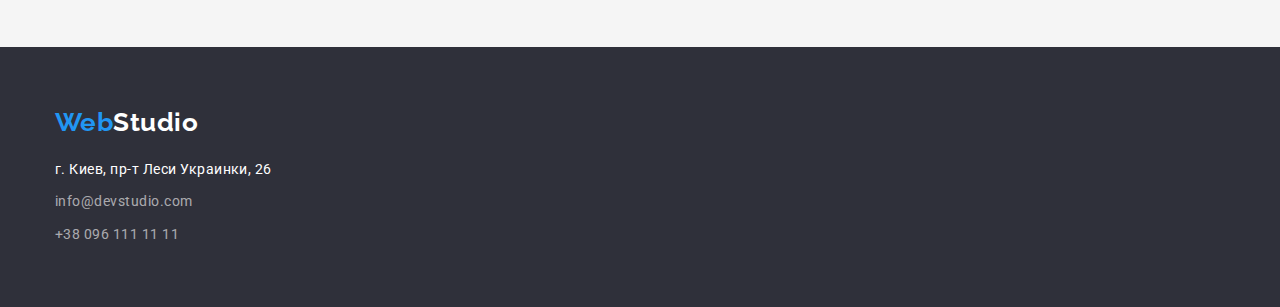
==== commit 92b0ea6c: "added flex elements" ====
--- a/portfolio.html
+++ b/portfolio.html
@@ -20,7 +20,7 @@
             <nav class="nav">
                 <a class="logo" href="./index.html"><span class="logo-color">Web</span>Studio</a>
                 <ul class="nav-list list">
-                    <li class="nav-content"><a class="nav-item" href="">Студия</a></li>
+                    <li class="nav-content"><a class="nav-item" href="./index.html">Студия</a></li>
                     <li class="nav-content"><a class="nav-item current" href="./portfolio.html">Портфолио</a></li>
                     <li class="nav-content"><a class="nav-item" href="">Контакты</a></li>
                 </ul>
@@ -34,7 +34,7 @@
     </header>
     <main>
     <!--main-->    
-        <section class="section">
+        <section class="section main-page">
         <!--section filter-->
             <div class="container">
                 <h1 hidden>Filter</h1>
@@ -49,41 +49,59 @@
                 <h2 hidden>Examples</h2>
                 <!-- hidden title -->
                 <ul class="images list">
-                    <li class="images-item"><img src="./images/portfolio1.jpg" alt="Ноутбук с карточками" width="370" height="294">
-                        <h2 class="images-title">Технокряк</h2>
-                        <p class="images-text">Веб-сайт</p>
+                    <li class="images-item"><img class="photo" src="./images/portfolio1.jpg" alt="Ноутбук с карточками" width="370" height="294">
+                        <div class="frame">
+                            <h2 class="images-title">Технокряк</h2>
+                            <p class="images-text">Веб-сайт</p>
+                        </div>
                     </li>
                     <li class="images-item"><img src="./images/portfolio2.jpg" alt="Игроки баскетбола" width="370" height="294">
-                        <h2 class="images-title">Постер New Orlean vs Golden Star</h2>
-                        <p class="images-text">Дизайн</p>
+                        <div class="frame">
+                            <h2 class="images-title">Постер New Orlean vs Golden Star</h2>
+                            <p class="images-text">Дизайн</p>
+                        </div>
                     </li>
                     <li class="images-item"><img src="./images/portfolio3.jpg" alt="Лого ресторана" width="370" height="294">
-                        <h2 class="images-title">Ресторан Seafood</h2>
-                        <p class="images-text">Приложение</p>
+                        <div class="frame">
+                            <h2 class="images-title">Ресторан Seafood</h2>
+                            <p class="images-text">Приложение</p>
+                        </div>
                     </li>
                     <li class="images-item"><img src="./images/portfolio4.jpg" alt="Наушники" width="370" height="294">
-                        <h2 class="images-title">Проект Prime</h2>
-                        <p class="images-text">Маркетинг</p>
+                        <div class="frame">
+                            <h2 class="images-title">Проект Prime</h2>
+                            <p class="images-text">Маркетинг</p>
+                        </div>
                     </li>
                     <li class="images-item"><img src="./images/portfolio5.jpg" alt="Две коробки" width="370" height="294">
-                        <h2 class="images-title">Проект Boxes</h2>
-                        <p class="images-text">Приложение</p>
+                        <div class="frame">
+                            <h2 class="images-title">Проект Boxes</h2>
+                            <p class="images-text">Приложение</p>
+                        </div>
                     </li>
                     <li class="images-item"><img src="./images/portfolio6.jpg" alt="Монитор" width="370" height="294">
-                        <h2 class="images-title">Inspiration has no Borders</h2>
-                        <p class="images-text">Веб-сайт</p>
+                        <div class="frame">
+                            <h2 class="images-title">Inspiration has no Borders</h2>
+                            <p class="images-text">Веб-сайт</p>
+                        </div>
                     </li>
                     <li class="images-item"><img src="./images/portfolio7.jpg" alt="Журнал" width="370" height="294">
-                        <h2 class="images-title">Издание Limited Edition</h2>
-                        <p class="images-text">Дизайн</p>
+                        <div class="frame">
+                            <h2 class="images-title">Издание Limited Edition</h2>
+                            <p class="images-text">Дизайн</p>
+                        </div>
                     </li>
                     <li class="images-item"><img src="./images/portfolio8.jpg" alt="Этикетка" width="370" height="294">
-                        <h2 class="images-title">Проект LAB</h2>
-                        <p class="images-text">Маркетинг</p>
+                        <div class="frame">
+                            <h2 class="images-title">Проект LAB</h2>
+                            <p class="images-text">Маркетинг</p>
+                        </div>
                     </li>
                     <li class="images-item"><img src="./images/portfolio9.jpg" alt="Работа за ноутбуком" width="370" height="294">
-                        <h2 class="images-title">Growing Business</h2>
-                        <p class="images-text">Приложение</p>
+                        <div class="frame">
+                            <h2 class="images-title">Growing Business</h2>
+                            <p class="images-text">Приложение</p>
+                        </div>
                     </li>
                 </ul>
             </div>
@@ -91,7 +109,7 @@
     </main>
     <footer class="footer">
         <div class="container">
-            <a class="footer-logo" href=""><span class="logo-color">Web</span>Studio</a>
+            <a class="footer-logo" href="./index.html"><span class="logo-color">Web</span>Studio</a>
             <address class="address">
                 <a class="location"
                     href="https://www.google.com/maps/d/viewer?mid=10uSM3H-mIU3GznYo2szRIEphczw&hl=en_US&ll=50.42732700000001%2C30.538092&z=17"
--- a/css/styles.css
+++ b/css/styles.css
@@ -24,13 +24,12 @@
     padding-right: 15px;
     margin-left: auto;
     margin-right: auto;
-    outline: 2px solid tomato;
+    /* outline: 2px solid tomato; */
 }
 /* header */
 .header {
     background-color: var(--nav-bg-color);
-    padding-top: 24px;
-    padding-bottom: 25px;
+    border: 1px solid #ECECEC;
 }
 .nav,
 .head-nav {
@@ -152,6 +151,10 @@
     padding-top: 94px;
     padding-bottom: 94px;
 }
+.rules,
+.main-page {
+    background-color: #F5F5F5;
+}
 .rules-list {
     display: flex;
     margin-bottom: 94px;
@@ -177,8 +180,11 @@
     font-size: 14px;
     line-height: 1.7;   
 }
-.work-list-item {
-    display: inline-block;
+.work-list {
+    display: flex;   
+}
+.work-list-item:not(:last-child) {
+    margin-right: 30px;
 }
 .work-title,
 .team-title {
@@ -191,14 +197,19 @@
     text-align: center;
 }
 /* Team */
+.team-list {
+    display: flex;
+}
 .team-list-item {
-    display: inline-block;
+    padding-bottom: 30px;
     width: 270px;
-    height: 368px;
     box-shadow: 0px 1px 3px rgba(0, 0, 0, 0.12), 0px 1px 1px rgba(0, 0, 0, 0.14), 0px 2px 1px rgba(0, 0, 0, 0.2);
     border-radius: 0px 0px 4px 4px;
 
     background-color: #ffffff;
+}
+.team-list-item:not(:last-child) {
+margin-right: 30px;
 }
 .team {
     background-color: #F5F4FA;
@@ -284,8 +295,18 @@
 
 /* PORTFOLIO */
 
+.btn-list {
+    display: flex;
+    justify-content: center;
+}
+.btn-item {
+    text-align: center;
+    align-items: center;
+}
+.btn-item:not(:last-child) {
+    margin-right: 8px;
+}
 .btn {
-    display: inline-block;
     box-shadow: 0px 3px 1px rgba(0, 0, 0, 0.1), 0px 1px 2px rgba(0, 0, 0, 0.08), 0px 2px 2px rgba(0, 0, 0, 0.12);
     border-radius: 4px;
     border-color: transparent;
@@ -308,16 +329,17 @@
 .images {
     display: flex;
     flex-wrap: wrap;
-    margin-top: 56px;
+    margin-top: 50px;
 }
 .images-item {
+    /* padding-bottom: 20px; */
     margin-right: 30px;
     margin-bottom: 30px;
-    background: #FFFFFF;
-    border: 1px solid #EEEEEE;
     width: 370px;
-    height: 404px;
-    padding-left: 24px;
+    
+    /* height: 404px; */
+
+    background-color: #FFFFFF;
 }
 .images-item:nth-child(3n) {
     margin-right: 0px;
@@ -326,6 +348,7 @@
     margin-bottom: 0px;
 }
 .images-title {
+    padding-left: 24px;
     margin-top: 20px;
     
     color: var(--primary-text-color);
@@ -337,7 +360,9 @@
     letter-spacing: 0.06em;
 }
 .images-text {
+    padding-left: 24px;
     margin-top: 4px;
+    margin-bottom: 20px;
 
     color: var(--secondary-text-color);
     font-family: 'Roboto';
@@ -346,4 +371,13 @@
     font-size: 16px;
     line-height: 1.9;
 }
-
+.frame {
+    border: 2px solid #eeeeee;
+}
+img {
+    display: block;
+    max-width: 100%;
+    height: auto;
+}
+
+
